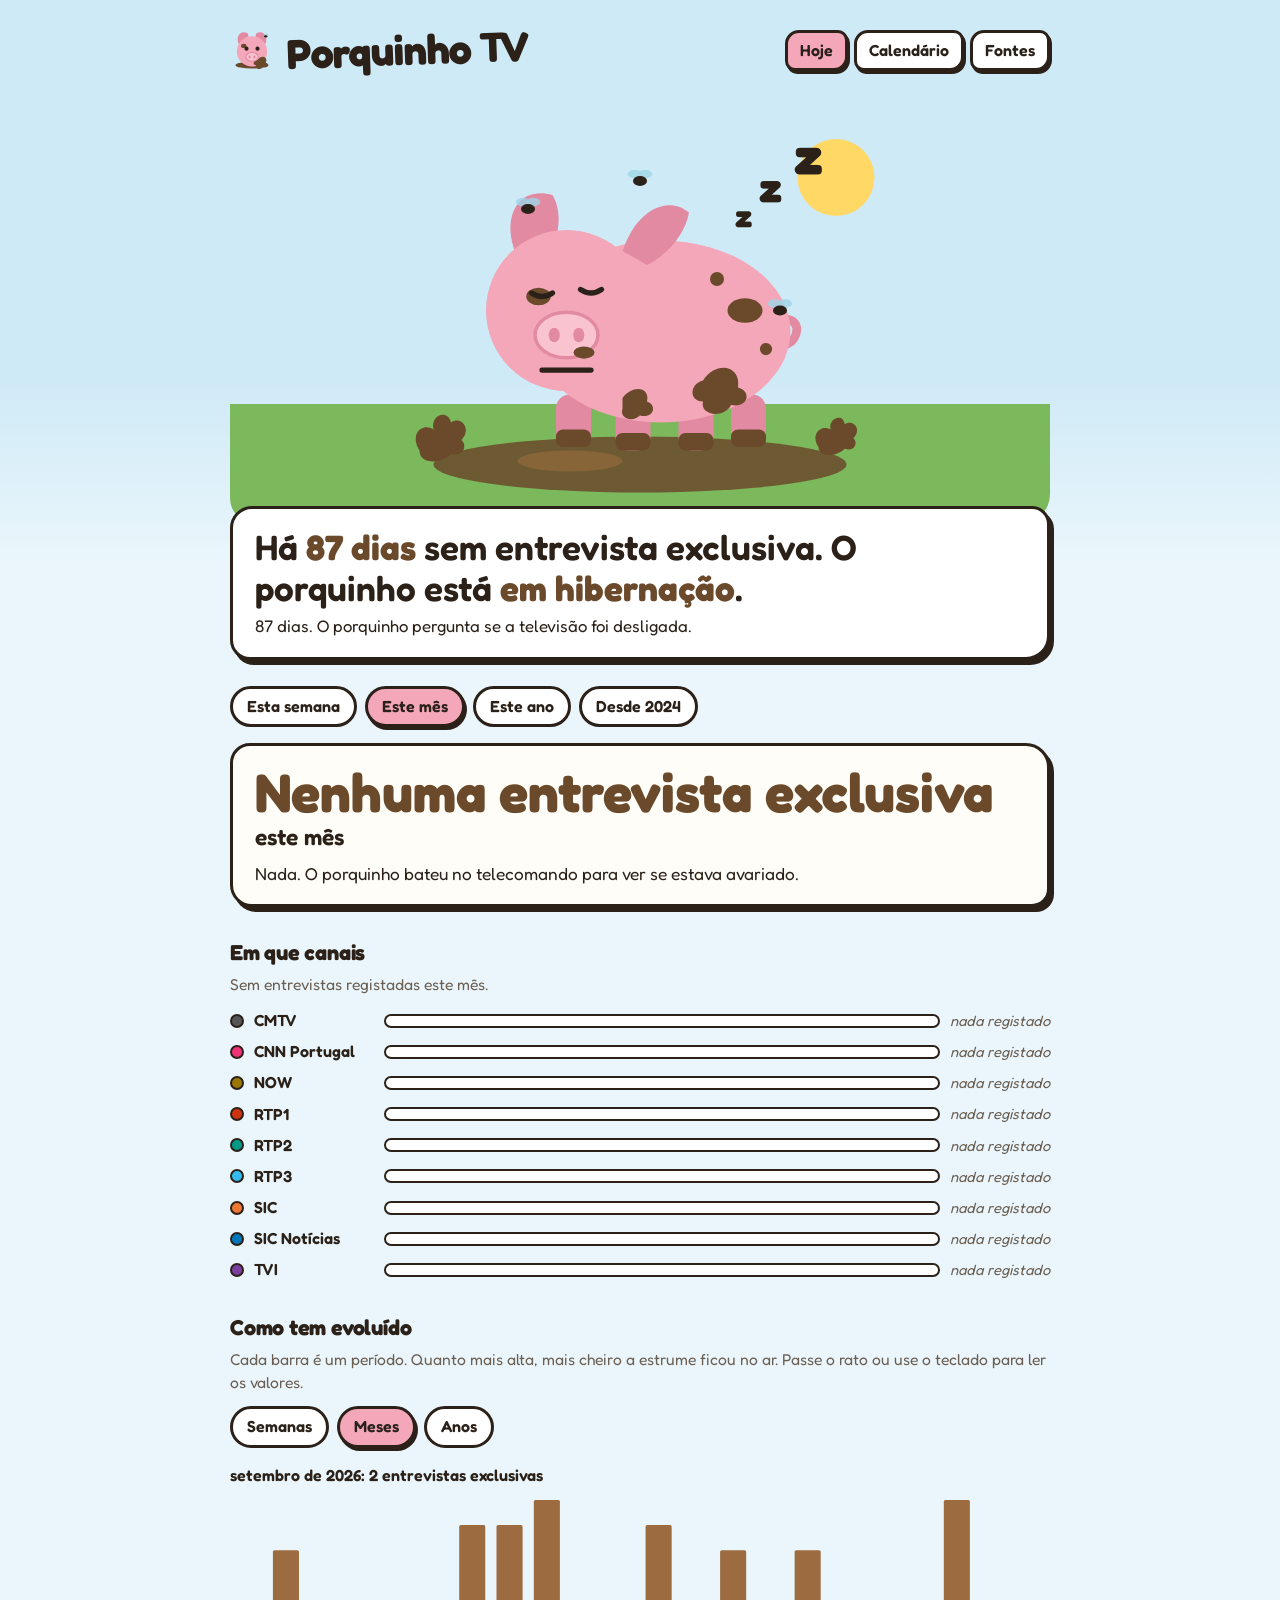
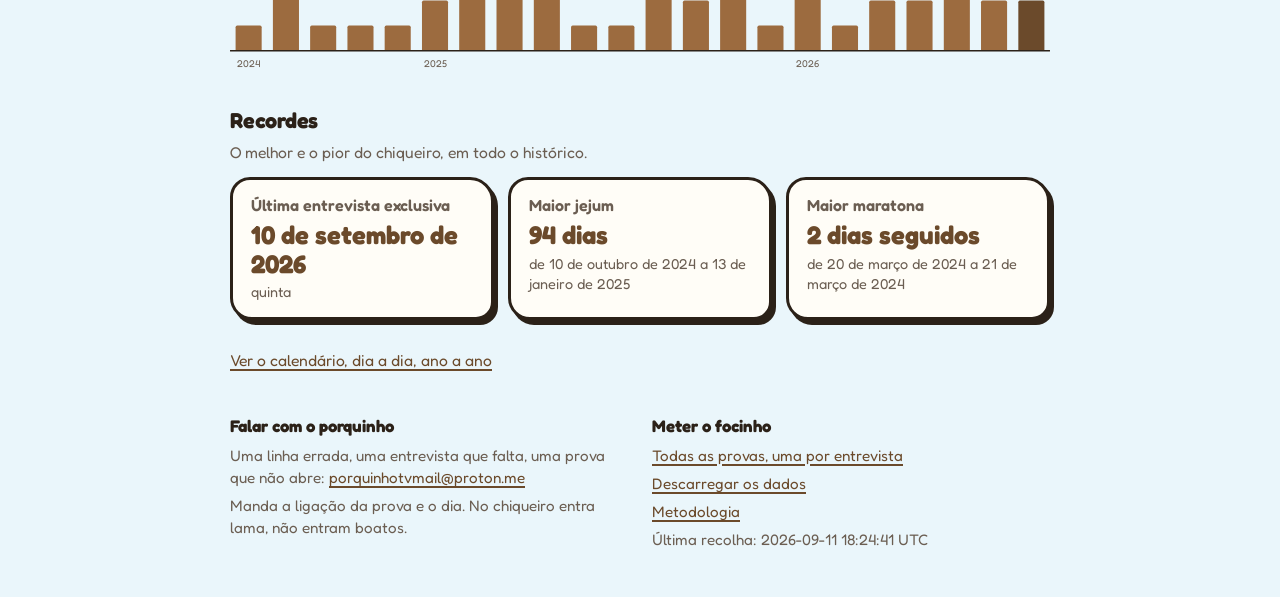
==== docs/index.html @ a9567d88 "duas leituras do autor, e o rodape mais curto RODAPE. Sai a seccao "O que o porquinho conta" das tre" ====
<!doctype html>
<html lang="pt-PT">
<head>
<meta charset="utf-8">
<meta name="viewport" content="width=device-width, initial-scale=1">
<title>Porquinho TV</title>
<meta name="description" content="Quantas entrevistas exclusivas deu André Ventura na televisão portuguesa. Contagem pública, verificável, com prova em cada linha.">
<meta name="robots" content="index, follow">
<link rel="icon" href="favicon.svg" type="image/svg+xml">
<link rel="stylesheet" href="estilo.css">
</head>
<body>

<header class="topo">
  <a class="marca" href="index.html" aria-label="Porquinho TV, início">
    <img src="favicon.svg" alt="" width="44" height="44">
    <h1>Porquinho TV</h1>
  </a>
  <nav class="menu" aria-label="Páginas">
    <a href="index.html" aria-current="page">Hoje</a>
    <a href="calendario.html">Calendário</a>
    <a href="fontes.html">Fontes</a>
  </nav>
</header>

<section class="palco" aria-label="Estado do porquinho">
  <div class="chiqueiro">
    <svg class="porco" id="porco" data-mood="sem-dados" viewBox="0 0 320 240" xmlns="http://www.w3.org/2000/svg" role="img" tabindex="0" aria-labelledby="porco-titulo">
      <title id="porco-titulo">Porquinho, mascote do site. O humor muda com os dias sem entrevista.</title>
      <circle cx="272" cy="42" r="22" fill="#FFD866"/>
      <g class="nuvem">
        <ellipse cx="160" cy="40" rx="42" ry="16" fill="#B8C3CC"/>
        <circle cx="140" cy="34" r="16" fill="#B8C3CC"/>
        <circle cx="168" cy="28" r="20" fill="#B8C3CC"/>
        <g fill="#7FA9C7">
          <rect class="gota" x="140" y="56" width="4" height="9" rx="2"/>
          <rect class="gota" x="160" y="56" width="4" height="9" rx="2"/>
          <rect class="gota" x="180" y="56" width="4" height="9" rx="2"/>
        </g>
      </g>
      <g class="zzz" fill="#2B2118" font-weight="700">
        <text x="214" y="70" font-size="18">z</text>
        <text x="228" y="56" font-size="24">z</text>
        <text x="248" y="40" font-size="30">z</text>
      </g>
      <ellipse cx="160" cy="206" rx="118" ry="16" fill="#6B4A2B" opacity="0.85"/>
      <ellipse cx="120" cy="204" rx="30" ry="6" fill="#9C6B3F" opacity="0.6"/>
      <g fill="#6B4A2B">
        <path d="M34 198 c-6 -10 2 -16 8 -12 c-2 -8 8 -12 10 -4 c6 -4 12 4 6 10 c4 4 0 10 -6 8 c-6 6 -18 6 -18 -2 z"/>
        <path d="M262 196 c-5 -8 2 -13 7 -10 c-2 -6 7 -10 8 -3 c5 -3 10 3 5 8 c3 3 0 8 -5 6 c-5 5 -15 5 -15 -1 z"/>
      </g>
      <g class="corpo-todo">
        <path class="rabo" d="M232 128 c10 -10 22 -4 16 6 c-4 6 -12 4 -10 -2" fill="none" stroke="#E38AA3" stroke-width="5" stroke-linecap="round"/>
        <g fill="#E38AA3">
          <rect x="112" y="166" width="20" height="30" rx="8"/>
          <rect x="146" y="170" width="20" height="28" rx="8"/>
          <rect x="182" y="170" width="20" height="28" rx="8"/>
          <rect x="212" y="166" width="20" height="30" rx="8"/>
        </g>
        <g fill="#6B4A2B">
          <rect x="112" y="186" width="20" height="10" rx="4"/>
          <rect x="146" y="188" width="20" height="10" rx="4"/>
          <rect x="182" y="188" width="20" height="10" rx="4"/>
          <rect x="212" y="186" width="20" height="10" rx="4"/>
        </g>
        <ellipse cx="172" cy="130" rx="74" ry="52" fill="#F4A7B9"/>
        <g fill="#6B4A2B">
          <path d="M196 158 c8 -12 22 -8 20 4 c8 2 6 12 -4 10 c-4 8 -18 6 -16 -2 c-8 0 -8 -10 0 -12 z"/>
          <ellipse cx="220" cy="118" rx="10" ry="7"/>
          <circle cx="204" cy="100" r="4"/>
          <circle cx="232" cy="140" r="3.5"/>
          <path d="M150 168 c6 -8 16 -6 14 2 c6 2 4 10 -4 8 c-4 4 -12 2 -10 -4 z"/>
        </g>
        <path class="orelha-esq" d="M92 92 c-14 -26 -2 -46 18 -40 c6 10 4 26 -4 36 z" fill="#E38AA3"/>
        <path class="orelha-dir" d="M150 84 c8 -24 26 -32 38 -22 c-2 12 -12 24 -24 30 z" fill="#E38AA3"/>
        <circle cx="118" cy="118" r="46" fill="#F4A7B9"/>
        <ellipse cx="102" cy="110" rx="7" ry="5" fill="#6B4A2B"/>
        <g class="olho-aberto">
          <circle cx="104" cy="106" r="5.5" fill="#2B2118"/>
          <circle cx="132" cy="104" r="5.5" fill="#2B2118"/>
          <circle cx="106" cy="104" r="1.8" fill="#FFFFFF"/>
          <circle cx="134" cy="102" r="1.8" fill="#FFFFFF"/>
        </g>
        <g class="olho-fechado" stroke="#2B2118" stroke-width="3" stroke-linecap="round" fill="none">
          <path d="M98 108 q6 4 12 0"/>
          <path d="M126 106 q6 4 12 0"/>
        </g>
        <path class="lagrima" d="M132 112 c0 6 -4 8 -4 12 c0 3 8 3 8 0 c0 -4 -4 -6 -4 -12 z" fill="#7FA9C7"/>
        <ellipse cx="118" cy="132" rx="18" ry="13" fill="#F9C4D0" stroke="#E38AA3" stroke-width="2"/>
        <ellipse cx="111" cy="132" rx="3.2" ry="4.2" fill="#E38AA3"/>
        <ellipse cx="125" cy="132" rx="3.2" ry="4.2" fill="#E38AA3"/>
        <ellipse cx="128" cy="142" rx="6" ry="3.5" fill="#6B4A2B"/>
        <path class="boca-grande" d="M96 148 q22 20 44 0" fill="#2B2118"/>
        <path class="boca-sorriso" d="M100 150 q18 10 36 0" fill="none" stroke="#2B2118" stroke-width="3" stroke-linecap="round"/>
        <path class="boca-neutra" d="M104 152 h28" fill="none" stroke="#2B2118" stroke-width="3" stroke-linecap="round"/>
        <path class="boca-triste" d="M102 156 q16 -10 32 0" fill="none" stroke="#2B2118" stroke-width="3" stroke-linecap="round"/>
      </g>
      <g id="moscas">
        <g class="fly-orbit"><g class="fly" transform="translate(160 44)">
          <ellipse class="asa" cx="-3" cy="-4" rx="4" ry="2.5" fill="#9FD6E8" opacity="0.8"/>
          <ellipse class="asa" cx="3" cy="-4" rx="4" ry="2.5" fill="#9FD6E8" opacity="0.8"/>
          <ellipse cx="0" cy="0" rx="4" ry="2.8" fill="#2B2118"/>
        </g></g>
        <g class="fly-orbit"><g class="fly" transform="translate(240 118)">
          <ellipse class="asa" cx="-3" cy="-4" rx="4" ry="2.5" fill="#9FD6E8" opacity="0.8"/>
          <ellipse class="asa" cx="3" cy="-4" rx="4" ry="2.5" fill="#9FD6E8" opacity="0.8"/>
          <ellipse cx="0" cy="0" rx="4" ry="2.8" fill="#2B2118"/>
        </g></g>
        <g class="fly-orbit"><g class="fly" transform="translate(96 60)">
          <ellipse class="asa" cx="-3" cy="-4" rx="4" ry="2.5" fill="#9FD6E8" opacity="0.8"/>
          <ellipse class="asa" cx="3" cy="-4" rx="4" ry="2.5" fill="#9FD6E8" opacity="0.8"/>
          <ellipse cx="0" cy="0" rx="4" ry="2.8" fill="#2B2118"/>
        </g></g>
      </g>
    </svg>
  </div>
  <div class="estado" aria-live="polite">
    <p class="dias" id="dias">A carregar.</p>
    <p class="frase" id="frase"></p>
  </div>
</section>

<main id="painel" aria-live="polite">
  <p class="legenda-secao">A carregar os dados.</p>
</main>

<footer class="rodape">
  <div>
    <h2>Falar com o porquinho</h2>
    <p>Uma linha errada, uma entrevista que falta, uma prova que não abre: <a href="mailto:porquinhotvmail@proton.me?subject=Porquinho%20TV">porquinhotvmail@proton.me</a></p>
    <p>Manda a ligação da prova e o dia. No chiqueiro entra lama, não entram boatos.</p>
  </div>
  <div>
    <h2>Meter o focinho</h2>
    <p><a href="fontes.html">Todas as provas, uma por entrevista</a></p>
    <p><a href="dados/entrevistas.json" download>Descarregar os dados</a></p>
    <p><a href="metodologia.html">Metodologia</a></p>
    <p id="gerado"></p>
  </div>
</footer>

<script src="logica.js"></script>
<script src="comum.js"></script>
<script src="app.js"></script>
</body>
</html>
---- docs/estilo.css ----
/* Porquinho TV. Um livro infantil a fazer de painel de estatistica.
   Zero pedidos a terceiros: a fonte e servida daqui (docs/tipos, licenca
   OFL ao lado), o resto e do sistema. */

@font-face {
  font-family: "Fredoka";
  src: url("tipos/fredoka-var.woff2") format("woff2");
  font-weight: 300 700;
  font-stretch: 75% 125%;
  font-display: swap;
}

:root {
  --rosa: #F4A7B9;
  --rosa-escuro: #E38AA3;
  --focinho: #F9C4D0;
  --lama: #6B4A2B;
  --lama-clara: #9C6B3F;
  --ceu: #CFEAF7;
  --ceu-claro: #EAF6FB;
  --erva: #7CB85C;
  --erva-escura: #5E9A45;
  --tinta: #2B2118;
  --tinta-suave: #6B5E52;
  --branco: #FFFFFF;
  --papel: #FFFDF7;
  --linha: #E3D9C6;

  /* Uma cor fixa por canal, pelo id da configuracao. Paleta escolhida
     para se distinguir sem depender de vermelho contra verde. */
  --canal-rtp1: #CC3311;
  --canal-rtp2: #009988;
  --canal-sic: #EE7733;
  --canal-tvi: #7B3FA0;
  --canal-sic-noticias: #0077BB;
  --canal-rtp3: #33BBEE;
  --canal-cnn-portugal: #EE3377;
  --canal-now: #997700;
  --canal-cmtv: #555555;
  --canal-outro: #BBBBBB;

  --fonte: "Fredoka", ui-rounded, "Trebuchet MS", Verdana, system-ui, sans-serif;
  --fly-speed: 4s;
}

* { box-sizing: border-box; }

html { background: var(--ceu-claro); }

body {
  margin: 0;
  font-family: var(--fonte);
  font-weight: 400;
  color: var(--tinta);
  line-height: 1.45;
  background: linear-gradient(var(--ceu) 0, var(--ceu) 380px, var(--ceu-claro) 560px);
  min-height: 100vh;
}

a { color: var(--lama); text-decoration-thickness: 2px; text-underline-offset: 3px; }
a:hover { color: var(--tinta); }

.topo, .palco, main, .rodape { max-width: 860px; margin: 0 auto; padding: 0 20px; }

/* ---- topo ---------------------------------------------------------- */

.topo {
  display: flex;
  align-items: center;
  justify-content: space-between;
  gap: 16px;
  padding-top: 20px;
  padding-bottom: 10px;
  flex-wrap: wrap;
}

.marca { display: flex; align-items: center; gap: 12px; text-decoration: none; color: var(--tinta); }
.marca svg { width: 44px; height: 44px; }
.marca h1, .topo h1 {
  margin: 0;
  font-size: clamp(1.8rem, 5vw, 2.6rem);
  font-weight: 700;
  letter-spacing: -0.02em;
  transform: rotate(-2deg);
  display: inline-block;
}

.menu { display: flex; gap: 6px; flex-wrap: wrap; }
.menu a {
  background: var(--branco);
  border: 3px solid var(--tinta);
  border-radius: 14px 10px 14px 10px;
  padding: 6px 12px;
  text-decoration: none;
  color: var(--tinta);
  font-weight: 600;
  box-shadow: 2px 3px 0 var(--tinta);
}
.menu a[aria-current="page"] { background: var(--rosa); }


/* ---- palco do porquinho -------------------------------------------- */

.palco { padding-top: 6px; }

.chiqueiro {
  position: relative;
  background: linear-gradient(transparent 0, transparent 72%, var(--erva) 72%, var(--erva) 100%);
  border-radius: 28px 34px 30px 26px;
  padding: 8px 8px 0;
  overflow: hidden;
}
.chiqueiro::after {
  content: "";
  position: absolute; left: 0; right: 0; bottom: 0; height: 10px;
  background: var(--erva-escura);
}
svg.porco { display: block; width: 100%; max-width: 560px; margin: 0 auto; height: auto; cursor: pointer; user-select: none; }
svg.porco:focus-visible { outline: 4px solid var(--lama); outline-offset: 4px; border-radius: 20px; }

.estado {
  background: var(--branco);
  border: 3px solid var(--tinta);
  border-radius: 22px 18px 24px 20px;
  padding: 18px 22px;
  margin-top: -18px;
  position: relative;
  box-shadow: 4px 5px 0 var(--tinta);
}
.estado .dias { margin: 0 0 6px; font-size: clamp(1.5rem, 4.6vw, 2.2rem); line-height: 1.15; font-weight: 600; }
.estado .dias b { color: var(--lama); font-weight: 700; }
.estado .frase { margin: 0; font-size: 1.05rem; }

/* ---- conteudo ------------------------------------------------------ */

main { padding-top: 26px; padding-bottom: 20px; }

section { margin: 0 0 30px; }
section h2 { margin: 0 0 6px; font-size: 1.35rem; font-weight: 700; letter-spacing: -0.01em; }
.legenda-secao { margin: 0 0 12px; color: var(--tinta-suave); font-size: 0.98rem; }

.seletor { display: flex; gap: 8px; flex-wrap: wrap; margin: 0 0 16px; }
.seletor button {
  font: inherit; font-weight: 600;
  background: var(--branco);
  border: 3px solid var(--tinta);
  border-radius: 999px;
  padding: 6px 14px;
  cursor: pointer;
  color: var(--tinta);
}
.seletor button[aria-selected="true"] { background: var(--rosa); box-shadow: 2px 3px 0 var(--tinta); }
.seletor button:focus-visible { outline: 3px solid var(--lama); outline-offset: 2px; }

.cartao {
  background: var(--papel);
  border: 3px solid var(--tinta);
  border-radius: 20px 24px 18px 22px;
  padding: 18px 22px;
  box-shadow: 4px 5px 0 var(--tinta);
}

.numero-grande { margin: 0; font-size: clamp(2rem, 7vw, 3.4rem); font-weight: 700; line-height: 1.05; color: var(--lama); }
.numero-grande small { display: block; font-size: 0.42em; color: var(--tinta); font-weight: 600; margin-top: 4px; }
.comparacao { margin: 12px 0 0; font-size: 1.08rem; }

/* barra empilhada das quotas */
.empilhada { display: flex; height: 26px; border: 3px solid var(--tinta); border-radius: 999px; overflow: hidden; background: var(--branco); margin: 6px 0 12px; }
.empilhada span { display: block; height: 100%; min-width: 2px; }

.canais { list-style: none; margin: 0; padding: 0; display: grid; gap: 8px; }
.canais li { display: grid; grid-template-columns: 14px 120px 1fr auto; gap: 10px; align-items: center; }
.canais .ponto { width: 14px; height: 14px; border-radius: 50%; border: 2px solid var(--tinta); }
.canais .nome { font-weight: 600; }
.canais .pista { height: 14px; background: var(--branco); border: 2px solid var(--tinta); border-radius: 999px; overflow: hidden; }
.canais .pista span { display: block; height: 100%; }
.canais .valor { font-size: 0.92rem; color: var(--tinta-suave); white-space: nowrap; }
.canais .zero .valor { font-style: italic; }
@media (max-width: 560px) {
  .canais li { grid-template-columns: 14px 1fr auto; }
  .canais .pista { grid-column: 1 / -1; }
}

/* grafico de evolucao */
.grafico { width: 100%; height: auto; display: block; }
.grafico .barra { fill: var(--lama-clara); transition: fill 0.15s; }
.grafico g.coluna:hover .barra, .grafico g.coluna:focus .barra, .grafico g.coluna.ativa .barra { fill: var(--lama); }
.grafico g.coluna { cursor: pointer; outline: none; }
.grafico .eixo { fill: var(--tinta-suave); font-size: 12px; font-family: var(--fonte); }
.grafico .base { stroke: var(--tinta); stroke-width: 2; }
.leitura { margin: 0 0 8px; min-height: 1.4em; font-weight: 600; }

.recordes { display: grid; grid-template-columns: repeat(auto-fit, minmax(220px, 1fr)); gap: 14px; }
.recordes .cartao { padding: 14px 18px; }
.recordes h3 { margin: 0 0 4px; font-size: 1rem; color: var(--tinta-suave); font-weight: 600; }
.recordes p { margin: 0; font-size: 1.6rem; font-weight: 700; color: var(--lama); line-height: 1.1; }
.recordes small { display: block; font-size: 0.9rem; color: var(--tinta-suave); font-weight: 400; margin-top: 4px; }

.vazio { text-align: center; padding: 30px 20px; }
.vazio h2 { margin: 0 0 8px; }

/* ---- rodape -------------------------------------------------------- */

.rodape { padding-top: 10px; padding-bottom: 40px; display: grid; grid-template-columns: repeat(auto-fit, minmax(240px, 1fr)); gap: 24px; color: var(--tinta-suave); font-size: 0.95rem; }
.rodape h2 { font-size: 1.05rem; margin: 0 0 6px; color: var(--tinta); }
.rodape p { margin: 0 0 6px; }

/* ---- calendario ---------------------------------------------------- */

.cal-holder { overflow-x: auto; padding-bottom: 6px; }
.cal { display: block; }
.cal-eixo { fill: var(--tinta-suave); font-size: 10px; font-family: var(--fonte); }
.cal-vazio { fill: var(--branco); stroke: var(--linha); stroke-width: 1; }
.cal-dia { cursor: pointer; outline: none; }
.cal-dia.ativa rect, .cal-dia:focus rect, .cal-dia:hover rect { stroke: var(--tinta); stroke-width: 2; }
.cal-nao-declarada { stroke-width: 2.5; }

/* ---- pagina de texto e fontes -------------------------------------- */

.pagina-texto body, .pagina-texto { background: var(--ceu-claro); }
.texto { max-width: 720px; }
.texto h2 { margin-top: 2rem; font-size: 1.3rem; }
.texto h2:first-child { margin-top: 0.6rem; }
.texto h3 { margin-top: 1.4rem; font-size: 1.05rem; }
.texto p, .texto li { color: var(--tinta); }
.texto code { background: var(--branco); padding: 0.1em 0.35em; border-radius: 6px; font-size: 0.92em; }
.texto pre { background: var(--branco); border: 2px solid var(--linha); border-radius: 12px; padding: 12px 14px; overflow-x: auto; font-size: 0.9rem; }
.texto table, .tabela { width: 100%; border-collapse: collapse; margin: 12px 0; background: var(--papel); border: 3px solid var(--tinta); border-radius: 14px; }
.texto th, .texto td, .tabela th, .tabela td { text-align: left; padding: 8px 10px; border-bottom: 2px solid var(--linha); vertical-align: top; font-size: 0.95rem; }
.texto th, .tabela th { font-weight: 700; }
.tabela .parcial { color: var(--tinta-suave); font-size: 0.85rem; }
.tabela .canal { font-weight: 600; white-space: nowrap; }
.tabela .canal::before { content: ""; display: inline-block; width: 10px; height: 10px; border-radius: 50%; margin-right: 6px; background: var(--cor, var(--canal-outro)); border: 1.5px solid var(--tinta); vertical-align: middle; }

/* ---- porquinho: partes e humores ---------------------------------- */

.porco .corpo-todo { transform-box: fill-box; transform-origin: 50% 100%; }
.porco .orelha-esq, .porco .orelha-dir { transform-box: fill-box; transition: transform 0.6s ease; }
.porco .orelha-esq { transform-origin: 100% 100%; }
.porco .orelha-dir { transform-origin: 0% 100%; }
.porco .rabo { transform-box: fill-box; transform-origin: 0% 50%; }
.porco .fly-orbit { transform-origin: 160px 118px; animation: orbit var(--fly-speed) linear infinite; }
.porco .fly-orbit:nth-child(2) { animation-duration: calc(var(--fly-speed) * 1.35); animation-direction: reverse; }
.porco .fly-orbit:nth-child(3) { animation-duration: calc(var(--fly-speed) * 0.8); }
.porco .fly { transform-box: fill-box; transform-origin: center; animation: zumbido 0.18s ease-in-out infinite alternate; }
.porco .asa { transform-box: fill-box; transform-origin: 50% 100%; animation: asas 0.08s linear infinite alternate; }

.porco .lagrima, .porco .nuvem, .porco .zzz, .porco .olho-fechado,
.porco .boca-sorriso, .porco .boca-grande, .porco .boca-neutra, .porco .boca-triste { display: none; }

.porco[data-mood="euforico"] .corpo-todo { animation: salto 0.55s ease-in-out infinite; }
.porco[data-mood="euforico"] .rabo { animation: abanar 0.25s ease-in-out infinite alternate; }
.porco[data-mood="euforico"] .boca-grande { display: block; }
.porco[data-mood="euforico"] { --fly-speed: 1.6s; }

.porco[data-mood="contente"] .corpo-todo { animation: balanco 2.4s ease-in-out infinite; }
.porco[data-mood="contente"] .rabo { animation: abanar 0.9s ease-in-out infinite alternate; }
.porco[data-mood="contente"] .boca-sorriso { display: block; }
.porco[data-mood="contente"] { --fly-speed: 3.2s; }

.porco[data-mood="triste"] .corpo-todo { animation: balanco 4.5s ease-in-out infinite; }
.porco[data-mood="triste"] .orelha-esq { transform: rotate(-38deg); }
.porco[data-mood="triste"] .orelha-dir { transform: rotate(38deg); }
.porco[data-mood="triste"] .boca-triste { display: block; }
.porco[data-mood="triste"] .lagrima { display: block; animation: cair 2.2s ease-in infinite; }
.porco[data-mood="triste"] { --fly-speed: 6s; }

.porco[data-mood="deprimido"] .corpo-todo { transform: translateY(6px) rotate(-3deg); }
.porco[data-mood="deprimido"] .orelha-esq { transform: rotate(-52deg); }
.porco[data-mood="deprimido"] .orelha-dir { transform: rotate(52deg); }
.porco[data-mood="deprimido"] .boca-triste { display: block; }
.porco[data-mood="deprimido"] .nuvem { display: block; }
.porco[data-mood="deprimido"] .gota { animation: chuva 1.1s linear infinite; }
.porco[data-mood="deprimido"] .gota:nth-child(2) { animation-delay: 0.35s; }
.porco[data-mood="deprimido"] .gota:nth-child(3) { animation-delay: 0.7s; }
.porco[data-mood="deprimido"] { --fly-speed: 9s; }

.porco[data-mood="hibernacao"] .corpo-todo { animation: respirar 3.6s ease-in-out infinite; }
.porco[data-mood="hibernacao"] .olho-aberto { display: none; }
.porco[data-mood="hibernacao"] .olho-fechado { display: block; }
.porco[data-mood="hibernacao"] .boca-neutra { display: block; }
.porco[data-mood="hibernacao"] .zzz { display: block; animation: flutuar 3s ease-out infinite; }
.porco[data-mood="hibernacao"] .fly-orbit { animation-play-state: paused; }

.porco[data-mood="sem-dados"] .boca-neutra { display: block; }
.porco[data-mood="sem-dados"] .fly-orbit { animation-play-state: paused; }

.porco.espantado .fly-orbit { animation: fugir 1.1s ease-out forwards; }

@keyframes orbit { to { transform: rotate(360deg); } }
@keyframes zumbido { from { transform: translateY(-1.5px); } to { transform: translateY(1.5px); } }
@keyframes asas { from { transform: scaleY(1); } to { transform: scaleY(0.35); } }
@keyframes salto {
  0%, 100% { transform: translateY(0) scale(1, 1); }
  30% { transform: translateY(-16px) scale(0.98, 1.04) rotate(-3deg); }
  60% { transform: translateY(-4px) scale(1.02, 0.98) rotate(2deg); }
}
@keyframes balanco { 0%, 100% { transform: rotate(-1.5deg); } 50% { transform: rotate(1.5deg); } }
@keyframes abanar { from { transform: rotate(-25deg); } to { transform: rotate(25deg); } }
@keyframes cair { 0% { transform: translateY(0); opacity: 0; } 15% { opacity: 1; } 100% { transform: translateY(26px); opacity: 0; } }
@keyframes chuva { 0% { transform: translateY(0); opacity: 0; } 20% { opacity: 1; } 100% { transform: translateY(22px); opacity: 0; } }
@keyframes respirar { 0%, 100% { transform: scale(1, 1); } 50% { transform: scale(1.02, 1.03); } }
@keyframes flutuar { 0% { transform: translate(0, 0); opacity: 0; } 30% { opacity: 1; } 100% { transform: translate(14px, -22px); opacity: 0; } }
@keyframes fugir { to { transform: translateY(-130px) rotate(200deg); opacity: 0; } }

@media (prefers-reduced-motion: reduce) {
  .porco *, .porco .fly-orbit, .porco .fly, .porco .asa { animation: none !important; }
  .porco .lagrima, .porco .zzz { opacity: 1; }
}
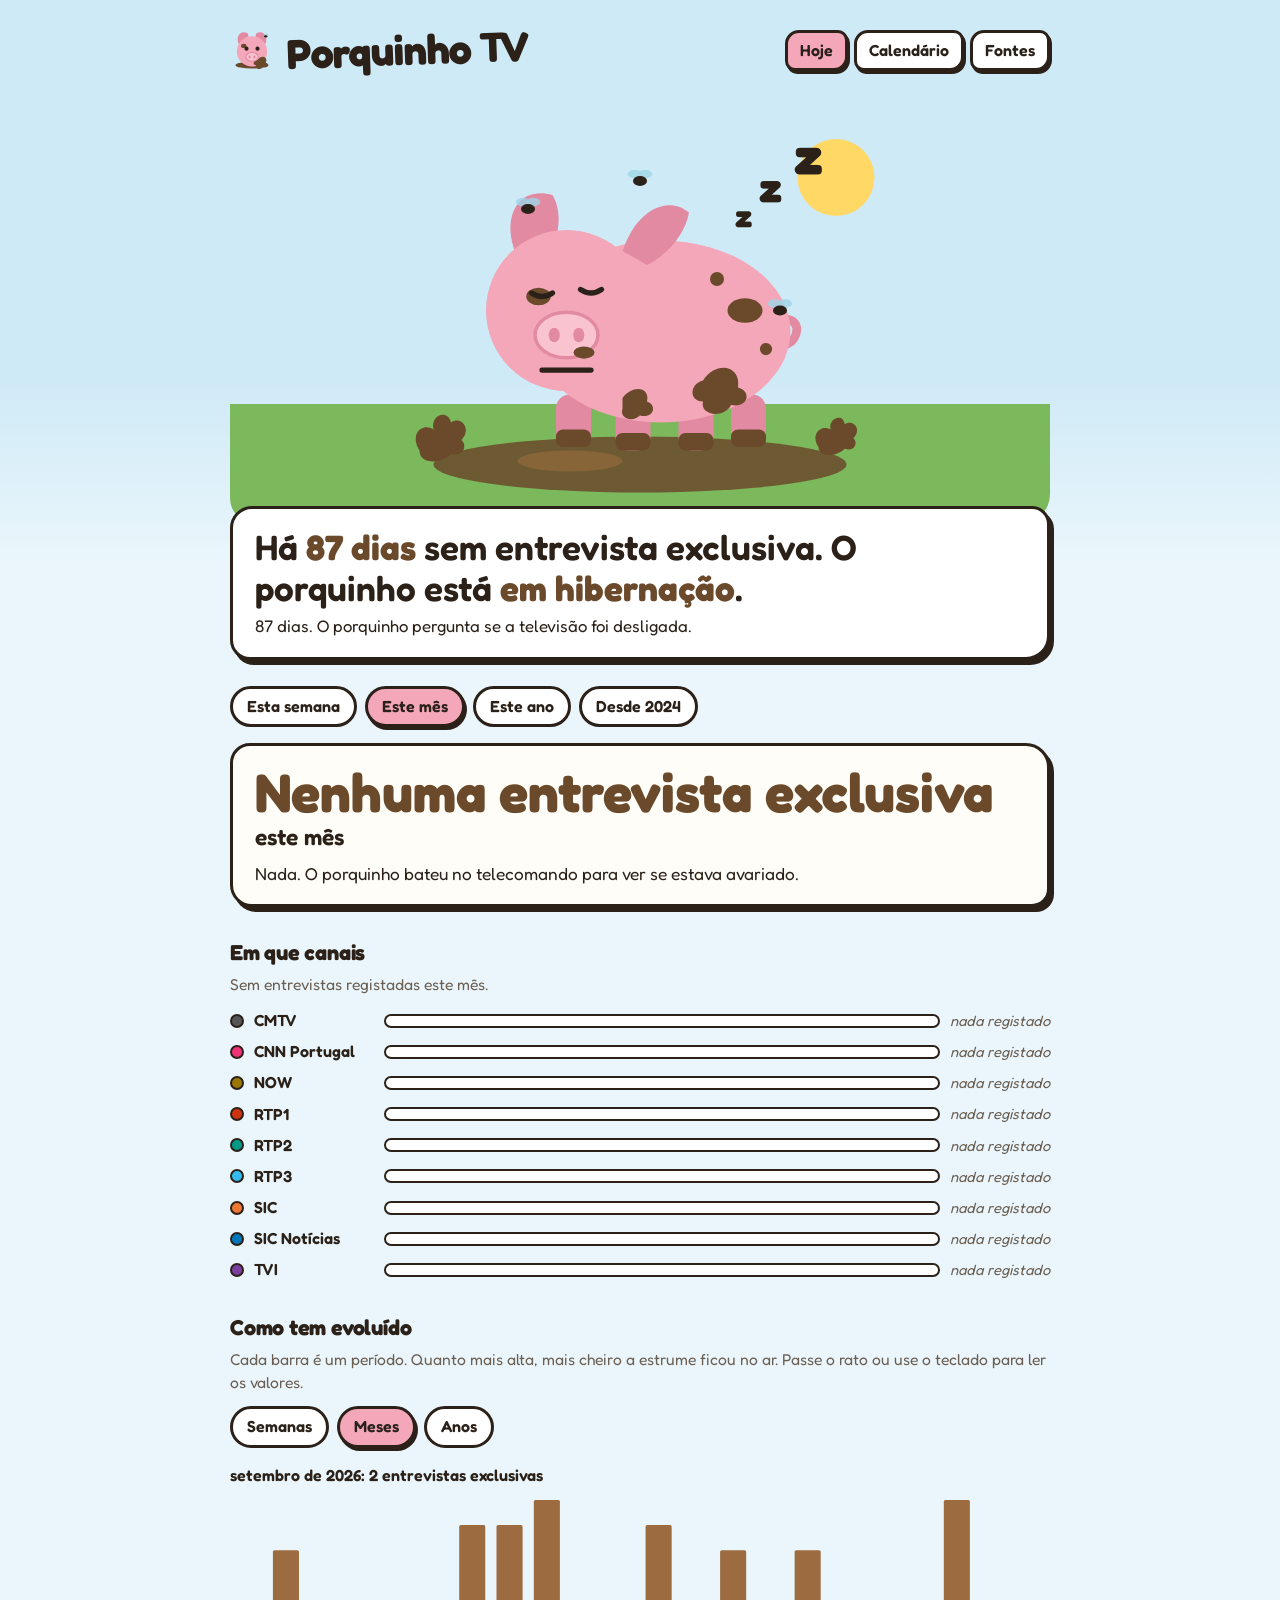
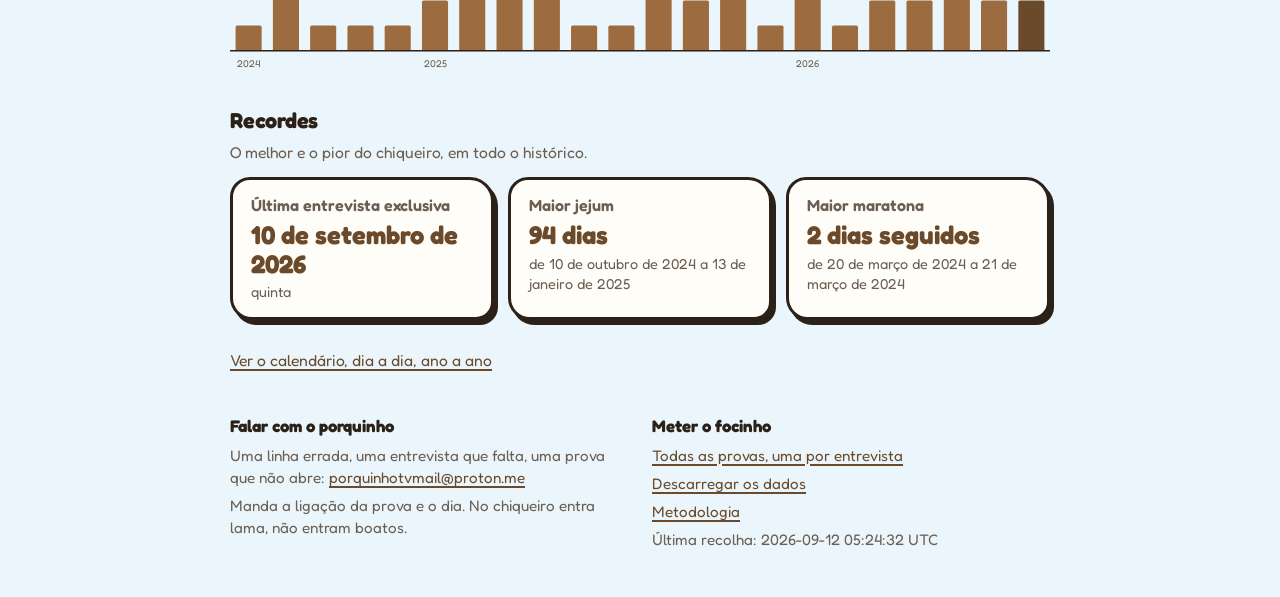
==== commit e19242a1: "seo: metadados, dados estruturados e conteudo servido sem JavaScript As quatro paginas entregavam um" ====
--- a/docs/index.html
+++ b/docs/index.html
@@ -3,11 +3,28 @@
 <head>
 <meta charset="utf-8">
 <meta name="viewport" content="width=device-width, initial-scale=1">
-<title>Porquinho TV</title>
-<meta name="description" content="Quantas entrevistas exclusivas deu André Ventura na televisão portuguesa. Contagem pública, verificável, com prova em cada linha.">
+<!-- seo:head -->
+<title>Entrevistas de André Ventura na televisão | Porquinho TV</title>
+<meta name="description" content="Quantas entrevistas exclusivas deu André Ventura, líder do Chega, na televisão portuguesa. Contagem por canal, por mês e por ano, com prova pública em cada linha.">
+<link rel="canonical" href="https://porquinhotv.github.io/porquinhotv/">
+<meta property="og:type" content="website">
+<meta property="og:site_name" content="Porquinho TV">
+<meta property="og:locale" content="pt_PT">
+<meta property="og:title" content="Entrevistas de André Ventura na televisão | Porquinho TV">
+<meta property="og:description" content="Quantas entrevistas exclusivas deu André Ventura, líder do Chega, na televisão portuguesa. Contagem por canal, por mês e por ano, com prova pública em cada linha.">
+<meta property="og:url" content="https://porquinhotv.github.io/porquinhotv/">
+<meta property="og:image" content="https://porquinhotv.github.io/porquinhotv/cartao.png">
+<meta name="twitter:card" content="summary_large_image">
+<meta name="twitter:title" content="Entrevistas de André Ventura na televisão | Porquinho TV">
+<meta name="twitter:description" content="Quantas entrevistas exclusivas deu André Ventura, líder do Chega, na televisão portuguesa. Contagem por canal, por mês e por ano, com prova pública em cada linha.">
+<meta name="twitter:image" content="https://porquinhotv.github.io/porquinhotv/cartao.png">
+<link rel="alternate" type="application/json" title="Dados em JSON" href="dados/entrevistas.json">
+<script type="application/ld+json">{"@context":"https://schema.org","@graph":[{"@type":"WebSite","description":"Quantas entrevistas exclusivas deu André Ventura, líder do Chega, na televisão portuguesa. Contagem por canal, por mês e por ano, com prova pública em cada linha.","inLanguage":"pt-PT","name":"Porquinho TV","url":"https://porquinhotv.github.io/porquinhotv/"},{"@type":"Dataset","about":{"@type":"Person","name":"André Ventura","sameAs":["https://www.wikidata.org/wiki/Q69935603","https://en.wikipedia.org/wiki/Andr%C3%A9_Ventura"]},"creativeWorkStatus":"Published","dateModified":"2026-09-12","description":"Contagem verificável das entrevistas exclusivas de André Ventura nos canais de televisão portugueses, desde o início de 2024. 59 entrevistas, cada uma com a ligação para a página do canal ou para a notícia que a prova.","distribution":{"@type":"DataDownload","contentUrl":"https://porquinhotv.github.io/porquinhotv/dados/entrevistas.json","encodingFormat":"application/json"},"inLanguage":"pt-PT","isAccessibleForFree":true,"keywords":["André Ventura","Ventura","Chega","entrevista","entrevistas","entrevista exclusiva","televisão","televisão portuguesa","TV","RTP","SIC","TVI","CNN Portugal","CMTV","NOW","política portuguesa","tempo de antena","media"],"name":"Entrevistas exclusivas de André Ventura na televisão portuguesa","temporalCoverage":"2024-01-01/2026-09-10","url":"https://porquinhotv.github.io/porquinhotv/","variableMeasured":"entrevistas exclusivas"}]}</script>
+<!-- /seo:head -->
 <meta name="robots" content="index, follow">
 <link rel="icon" href="favicon.svg" type="image/svg+xml">
 <link rel="stylesheet" href="estilo.css">
+<script defer src="https://cloud.umami.is/script.js" data-website-id="f45a246b-61d5-4d3f-a74b-c66ec8e9364e"></script>
 </head>
 <body>
 
@@ -121,7 +138,31 @@
 </section>
 
 <main id="painel" aria-live="polite">
-  <p class="legenda-secao">A carregar os dados.</p>
+<!-- seo:corpo -->
+<section class="cartao">
+<h2>59 entrevistas exclusivas de André Ventura na televisão portuguesa, desde o início de 2024.</h2>
+<p>Quantas entrevistas exclusivas deu André Ventura na televisão portuguesa? Esta é a contagem, canal a canal, com uma prova pública por entrevista.</p>
+<h3>Por canal</h3>
+<ul>
+<li>CNN Portugal: 17</li>
+<li>NOW: 9</li>
+<li>CMTV: 8</li>
+<li>SIC Notícias: 8</li>
+<li>RTP3: 7</li>
+<li>SIC: 4</li>
+<li>TVI: 4</li>
+<li>RTP1: 2</li>
+</ul>
+<h3>Por ano</h3>
+<ul>
+<li>2024: 8</li>
+<li>2025: 32</li>
+<li>2026: 19</li>
+</ul>
+<p>Última entrevista: 2026-09-10, NOW.</p>
+<p>Total: 59. <a href="fontes.html">Ver todas as entrevistas e as provas</a>. <a href="metodologia.html">Como isto é contado</a>.</p>
+</section>
+<!-- /seo:corpo -->
 </main>
 
 <footer class="rodape">
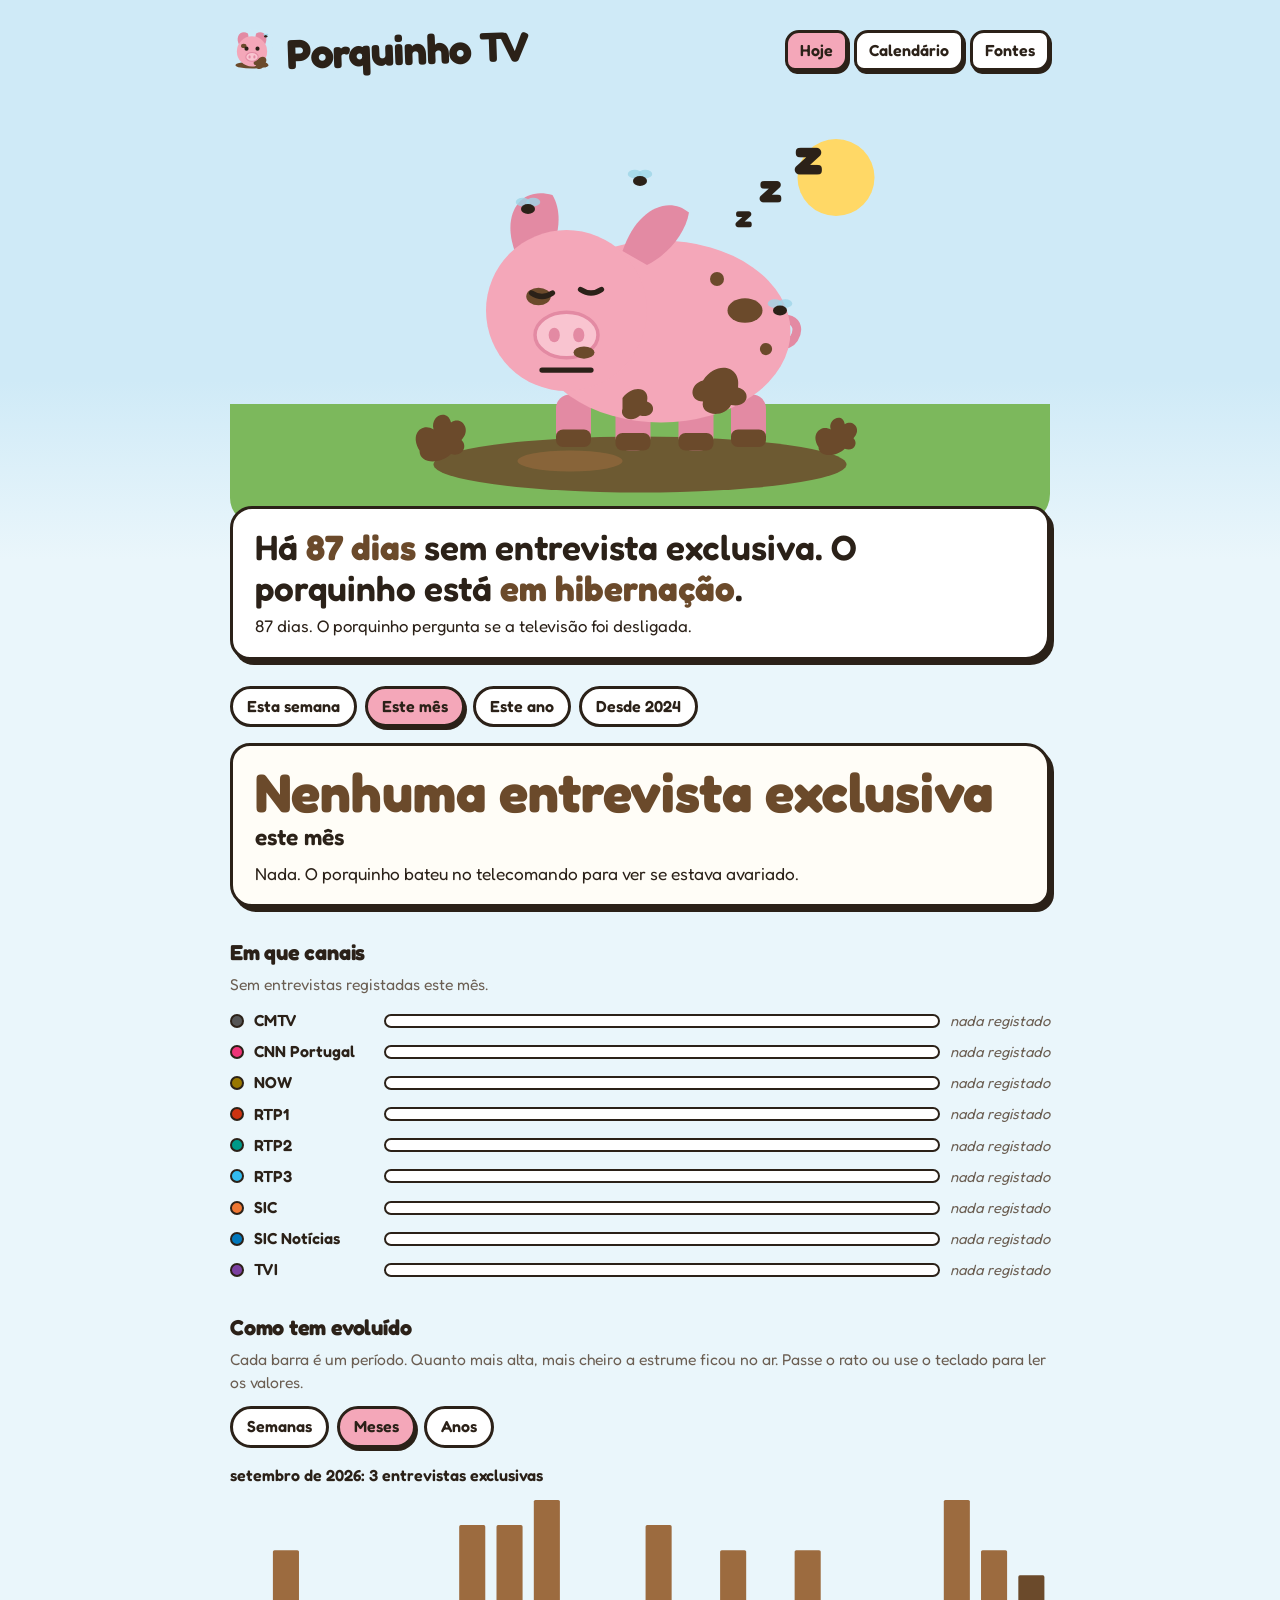
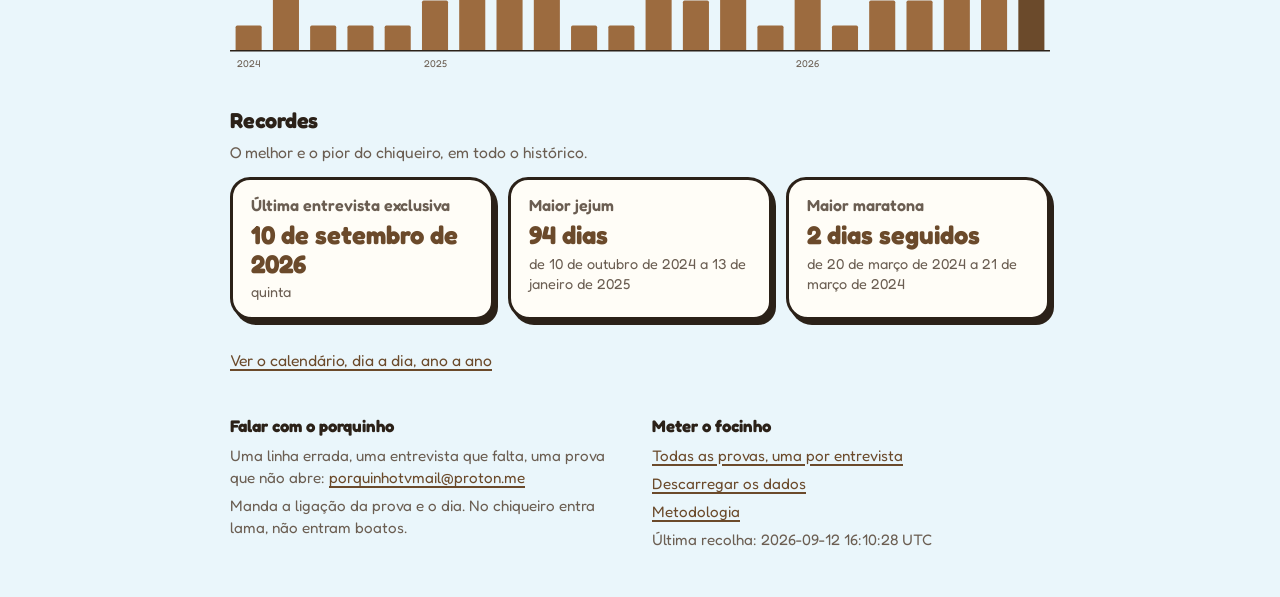
==== commit 44b06413: "dados: recolha de 2026-09-12" ====
--- a/docs/index.html
+++ b/docs/index.html
@@ -6,20 +6,20 @@
 <!-- seo:head -->
 <title>Entrevistas de André Ventura na televisão | Porquinho TV</title>
 <meta name="description" content="Quantas entrevistas exclusivas deu André Ventura, líder do Chega, na televisão portuguesa. Contagem por canal, por mês e por ano, com prova pública em cada linha.">
-<link rel="canonical" href="https://porquinhotv.github.io/porquinhotv/">
+<link rel="canonical" href="https://porquinhotv.github.io/">
 <meta property="og:type" content="website">
 <meta property="og:site_name" content="Porquinho TV">
 <meta property="og:locale" content="pt_PT">
 <meta property="og:title" content="Entrevistas de André Ventura na televisão | Porquinho TV">
 <meta property="og:description" content="Quantas entrevistas exclusivas deu André Ventura, líder do Chega, na televisão portuguesa. Contagem por canal, por mês e por ano, com prova pública em cada linha.">
-<meta property="og:url" content="https://porquinhotv.github.io/porquinhotv/">
-<meta property="og:image" content="https://porquinhotv.github.io/porquinhotv/cartao.png">
+<meta property="og:url" content="https://porquinhotv.github.io/">
+<meta property="og:image" content="https://porquinhotv.github.io/cartao.png">
 <meta name="twitter:card" content="summary_large_image">
 <meta name="twitter:title" content="Entrevistas de André Ventura na televisão | Porquinho TV">
 <meta name="twitter:description" content="Quantas entrevistas exclusivas deu André Ventura, líder do Chega, na televisão portuguesa. Contagem por canal, por mês e por ano, com prova pública em cada linha.">
-<meta name="twitter:image" content="https://porquinhotv.github.io/porquinhotv/cartao.png">
+<meta name="twitter:image" content="https://porquinhotv.github.io/cartao.png">
 <link rel="alternate" type="application/json" title="Dados em JSON" href="dados/entrevistas.json">
-<script type="application/ld+json">{"@context":"https://schema.org","@graph":[{"@type":"WebSite","description":"Quantas entrevistas exclusivas deu André Ventura, líder do Chega, na televisão portuguesa. Contagem por canal, por mês e por ano, com prova pública em cada linha.","inLanguage":"pt-PT","name":"Porquinho TV","url":"https://porquinhotv.github.io/porquinhotv/"},{"@type":"Dataset","about":{"@type":"Person","name":"André Ventura","sameAs":["https://www.wikidata.org/wiki/Q69935603","https://en.wikipedia.org/wiki/Andr%C3%A9_Ventura"]},"creativeWorkStatus":"Published","dateModified":"2026-09-12","description":"Contagem verificável das entrevistas exclusivas de André Ventura nos canais de televisão portugueses, desde o início de 2024. 59 entrevistas, cada uma com a ligação para a página do canal ou para a notícia que a prova.","distribution":{"@type":"DataDownload","contentUrl":"https://porquinhotv.github.io/porquinhotv/dados/entrevistas.json","encodingFormat":"application/json"},"inLanguage":"pt-PT","isAccessibleForFree":true,"keywords":["André Ventura","Ventura","Chega","entrevista","entrevistas","entrevista exclusiva","televisão","televisão portuguesa","TV","RTP","SIC","TVI","CNN Portugal","CMTV","NOW","política portuguesa","tempo de antena","media"],"name":"Entrevistas exclusivas de André Ventura na televisão portuguesa","temporalCoverage":"2024-01-01/2026-09-10","url":"https://porquinhotv.github.io/porquinhotv/","variableMeasured":"entrevistas exclusivas"}]}</script>
+<script type="application/ld+json">{"@context":"https://schema.org","@graph":[{"@type":"WebSite","description":"Quantas entrevistas exclusivas deu André Ventura, líder do Chega, na televisão portuguesa. Contagem por canal, por mês e por ano, com prova pública em cada linha.","inLanguage":"pt-PT","name":"Porquinho TV","url":"https://porquinhotv.github.io/"},{"@type":"Dataset","about":{"@type":"Person","name":"André Ventura","sameAs":["https://www.wikidata.org/wiki/Q69935603","https://en.wikipedia.org/wiki/Andr%C3%A9_Ventura"]},"creativeWorkStatus":"Published","dateModified":"2026-09-12","description":"Contagem verificável das entrevistas exclusivas de André Ventura nos canais de televisão portugueses, desde o início de 2024. 62 entrevistas, cada uma com a ligação para a página do canal ou para a notícia que a prova.","distribution":{"@type":"DataDownload","contentUrl":"https://porquinhotv.github.io/dados/entrevistas.json","encodingFormat":"application/json"},"inLanguage":"pt-PT","isAccessibleForFree":true,"keywords":["André Ventura","Ventura","Chega","entrevista","entrevistas","entrevista exclusiva","televisão","televisão portuguesa","TV","RTP","SIC","TVI","CNN Portugal","CMTV","NOW","política portuguesa","tempo de antena","media"],"name":"Entrevistas exclusivas de André Ventura na televisão portuguesa","temporalCoverage":"2024-01-01/2026-09-10","url":"https://porquinhotv.github.io/","variableMeasured":"entrevistas exclusivas"}]}</script>
 <!-- /seo:head -->
 <meta name="robots" content="index, follow">
 <link rel="icon" href="favicon.svg" type="image/svg+xml">
@@ -140,13 +140,13 @@
 <main id="painel" aria-live="polite">
 <!-- seo:corpo -->
 <section class="cartao">
-<h2>59 entrevistas exclusivas de André Ventura na televisão portuguesa, desde o início de 2024.</h2>
+<h2>62 entrevistas exclusivas de André Ventura na televisão portuguesa, desde o início de 2024.</h2>
 <p>Quantas entrevistas exclusivas deu André Ventura na televisão portuguesa? Esta é a contagem, canal a canal, com uma prova pública por entrevista.</p>
 <h3>Por canal</h3>
 <ul>
 <li>CNN Portugal: 17</li>
+<li>CMTV: 11</li>
 <li>NOW: 9</li>
-<li>CMTV: 8</li>
 <li>SIC Notícias: 8</li>
 <li>RTP3: 7</li>
 <li>SIC: 4</li>
@@ -157,10 +157,10 @@
 <ul>
 <li>2024: 8</li>
 <li>2025: 32</li>
-<li>2026: 19</li>
+<li>2026: 22</li>
 </ul>
 <p>Última entrevista: 2026-09-10, NOW.</p>
-<p>Total: 59. <a href="fontes.html">Ver todas as entrevistas e as provas</a>. <a href="metodologia.html">Como isto é contado</a>.</p>
+<p>Total: 62. <a href="fontes.html">Ver todas as entrevistas e as provas</a>. <a href="metodologia.html">Como isto é contado</a>.</p>
 </section>
 <!-- /seo:corpo -->
 </main>
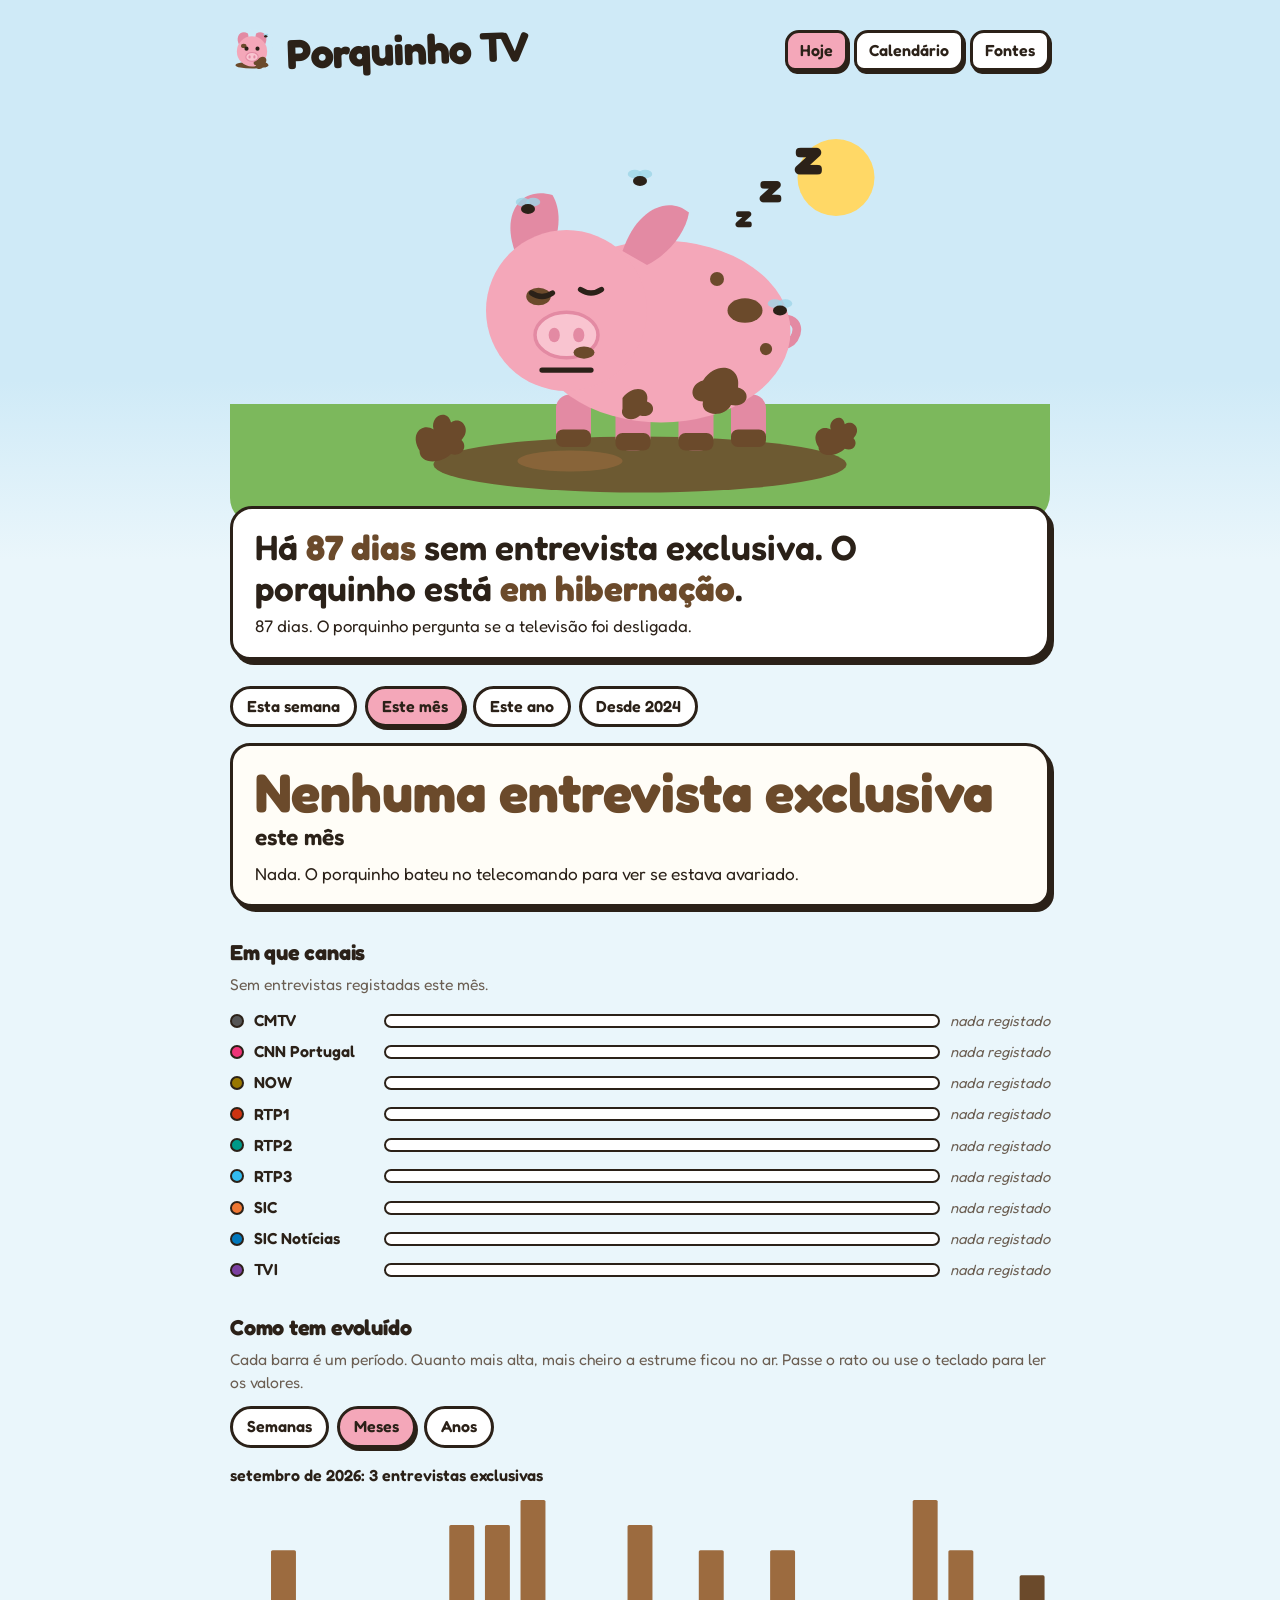
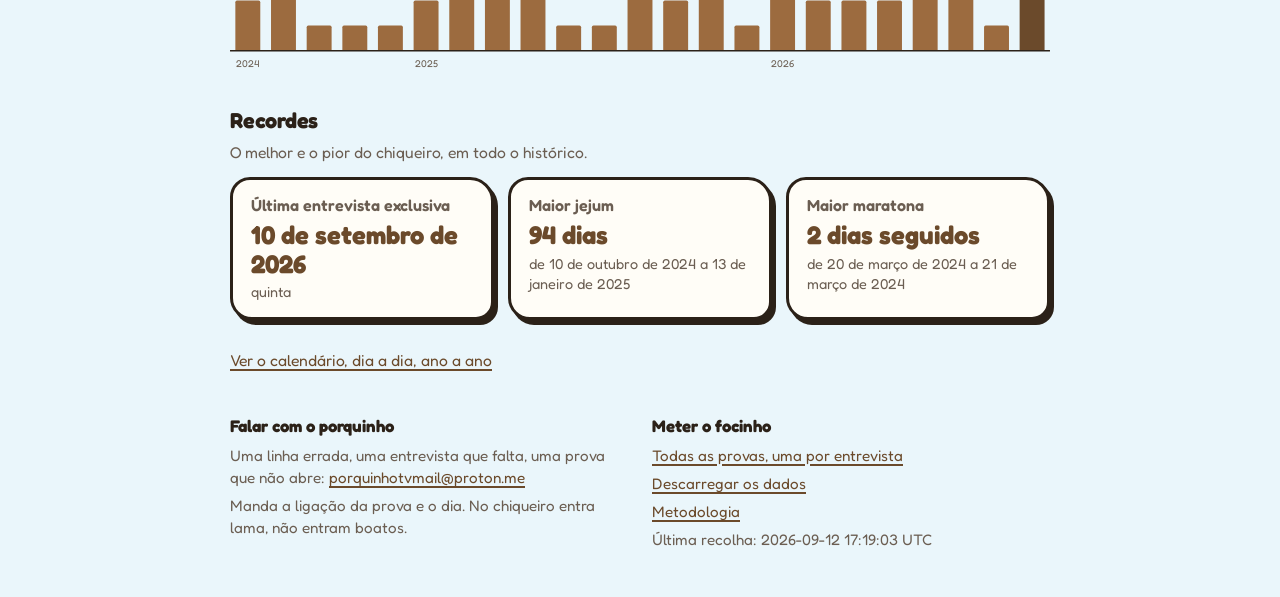
==== commit 1b9d4562: "dados: recolha de 2026-09-12" ====
--- a/docs/index.html
+++ b/docs/index.html
@@ -19,7 +19,7 @@
 <meta name="twitter:description" content="Quantas entrevistas exclusivas deu André Ventura, líder do Chega, na televisão portuguesa. Contagem por canal, por mês e por ano, com prova pública em cada linha.">
 <meta name="twitter:image" content="https://porquinhotv.github.io/cartao.png">
 <link rel="alternate" type="application/json" title="Dados em JSON" href="dados/entrevistas.json">
-<script type="application/ld+json">{"@context":"https://schema.org","@graph":[{"@type":"WebSite","description":"Quantas entrevistas exclusivas deu André Ventura, líder do Chega, na televisão portuguesa. Contagem por canal, por mês e por ano, com prova pública em cada linha.","inLanguage":"pt-PT","name":"Porquinho TV","url":"https://porquinhotv.github.io/"},{"@type":"Dataset","about":{"@type":"Person","name":"André Ventura","sameAs":["https://www.wikidata.org/wiki/Q69935603","https://en.wikipedia.org/wiki/Andr%C3%A9_Ventura"]},"creativeWorkStatus":"Published","dateModified":"2026-09-12","description":"Contagem verificável das entrevistas exclusivas de André Ventura nos canais de televisão portugueses, desde o início de 2024. 62 entrevistas, cada uma com a ligação para a página do canal ou para a notícia que a prova.","distribution":{"@type":"DataDownload","contentUrl":"https://porquinhotv.github.io/dados/entrevistas.json","encodingFormat":"application/json"},"inLanguage":"pt-PT","isAccessibleForFree":true,"keywords":["André Ventura","Ventura","Chega","entrevista","entrevistas","entrevista exclusiva","televisão","televisão portuguesa","TV","RTP","SIC","TVI","CNN Portugal","CMTV","NOW","política portuguesa","tempo de antena","media"],"name":"Entrevistas exclusivas de André Ventura na televisão portuguesa","temporalCoverage":"2024-01-01/2026-09-10","url":"https://porquinhotv.github.io/","variableMeasured":"entrevistas exclusivas"}]}</script>
+<script type="application/ld+json">{"@context":"https://schema.org","@graph":[{"@type":"WebSite","description":"Quantas entrevistas exclusivas deu André Ventura, líder do Chega, na televisão portuguesa. Contagem por canal, por mês e por ano, com prova pública em cada linha.","inLanguage":"pt-PT","name":"Porquinho TV","url":"https://porquinhotv.github.io/"},{"@type":"Dataset","about":{"@type":"Person","name":"André Ventura","sameAs":["https://www.wikidata.org/wiki/Q69935603","https://en.wikipedia.org/wiki/Andr%C3%A9_Ventura"]},"creativeWorkStatus":"Published","dateModified":"2026-09-12","description":"Contagem verificável das entrevistas exclusivas de André Ventura nos canais de televisão portugueses, desde o início de 2024. 65 entrevistas, cada uma com a ligação para a página do canal ou para a notícia que a prova.","distribution":{"@type":"DataDownload","contentUrl":"https://porquinhotv.github.io/dados/entrevistas.json","encodingFormat":"application/json"},"inLanguage":"pt-PT","isAccessibleForFree":true,"keywords":["André Ventura","Ventura","Chega","entrevista","entrevistas","entrevista exclusiva","televisão","televisão portuguesa","TV","RTP","SIC","TVI","CNN Portugal","CMTV","NOW","política portuguesa","tempo de antena","media"],"name":"Entrevistas exclusivas de André Ventura na televisão portuguesa","temporalCoverage":"2024-01-01/2026-09-10","url":"https://porquinhotv.github.io/","variableMeasured":"entrevistas exclusivas"}]}</script>
 <!-- /seo:head -->
 <meta name="robots" content="index, follow">
 <link rel="icon" href="favicon.svg" type="image/svg+xml">
@@ -140,27 +140,27 @@
 <main id="painel" aria-live="polite">
 <!-- seo:corpo -->
 <section class="cartao">
-<h2>62 entrevistas exclusivas de André Ventura na televisão portuguesa, desde o início de 2024.</h2>
+<h2>65 entrevistas exclusivas de André Ventura na televisão portuguesa, desde o início de 2024.</h2>
 <p>Quantas entrevistas exclusivas deu André Ventura na televisão portuguesa? Esta é a contagem, canal a canal, com uma prova pública por entrevista.</p>
 <h3>Por canal</h3>
 <ul>
 <li>CNN Portugal: 17</li>
 <li>CMTV: 11</li>
 <li>NOW: 9</li>
-<li>SIC Notícias: 8</li>
+<li>SIC Notícias: 9</li>
 <li>RTP3: 7</li>
+<li>TVI: 6</li>
 <li>SIC: 4</li>
-<li>TVI: 4</li>
 <li>RTP1: 2</li>
 </ul>
 <h3>Por ano</h3>
 <ul>
-<li>2024: 8</li>
+<li>2024: 9</li>
 <li>2025: 32</li>
-<li>2026: 22</li>
+<li>2026: 24</li>
 </ul>
 <p>Última entrevista: 2026-09-10, NOW.</p>
-<p>Total: 62. <a href="fontes.html">Ver todas as entrevistas e as provas</a>. <a href="metodologia.html">Como isto é contado</a>.</p>
+<p>Total: 65. <a href="fontes.html">Ver todas as entrevistas e as provas</a>. <a href="metodologia.html">Como isto é contado</a>.</p>
 </section>
 <!-- /seo:corpo -->
 </main>
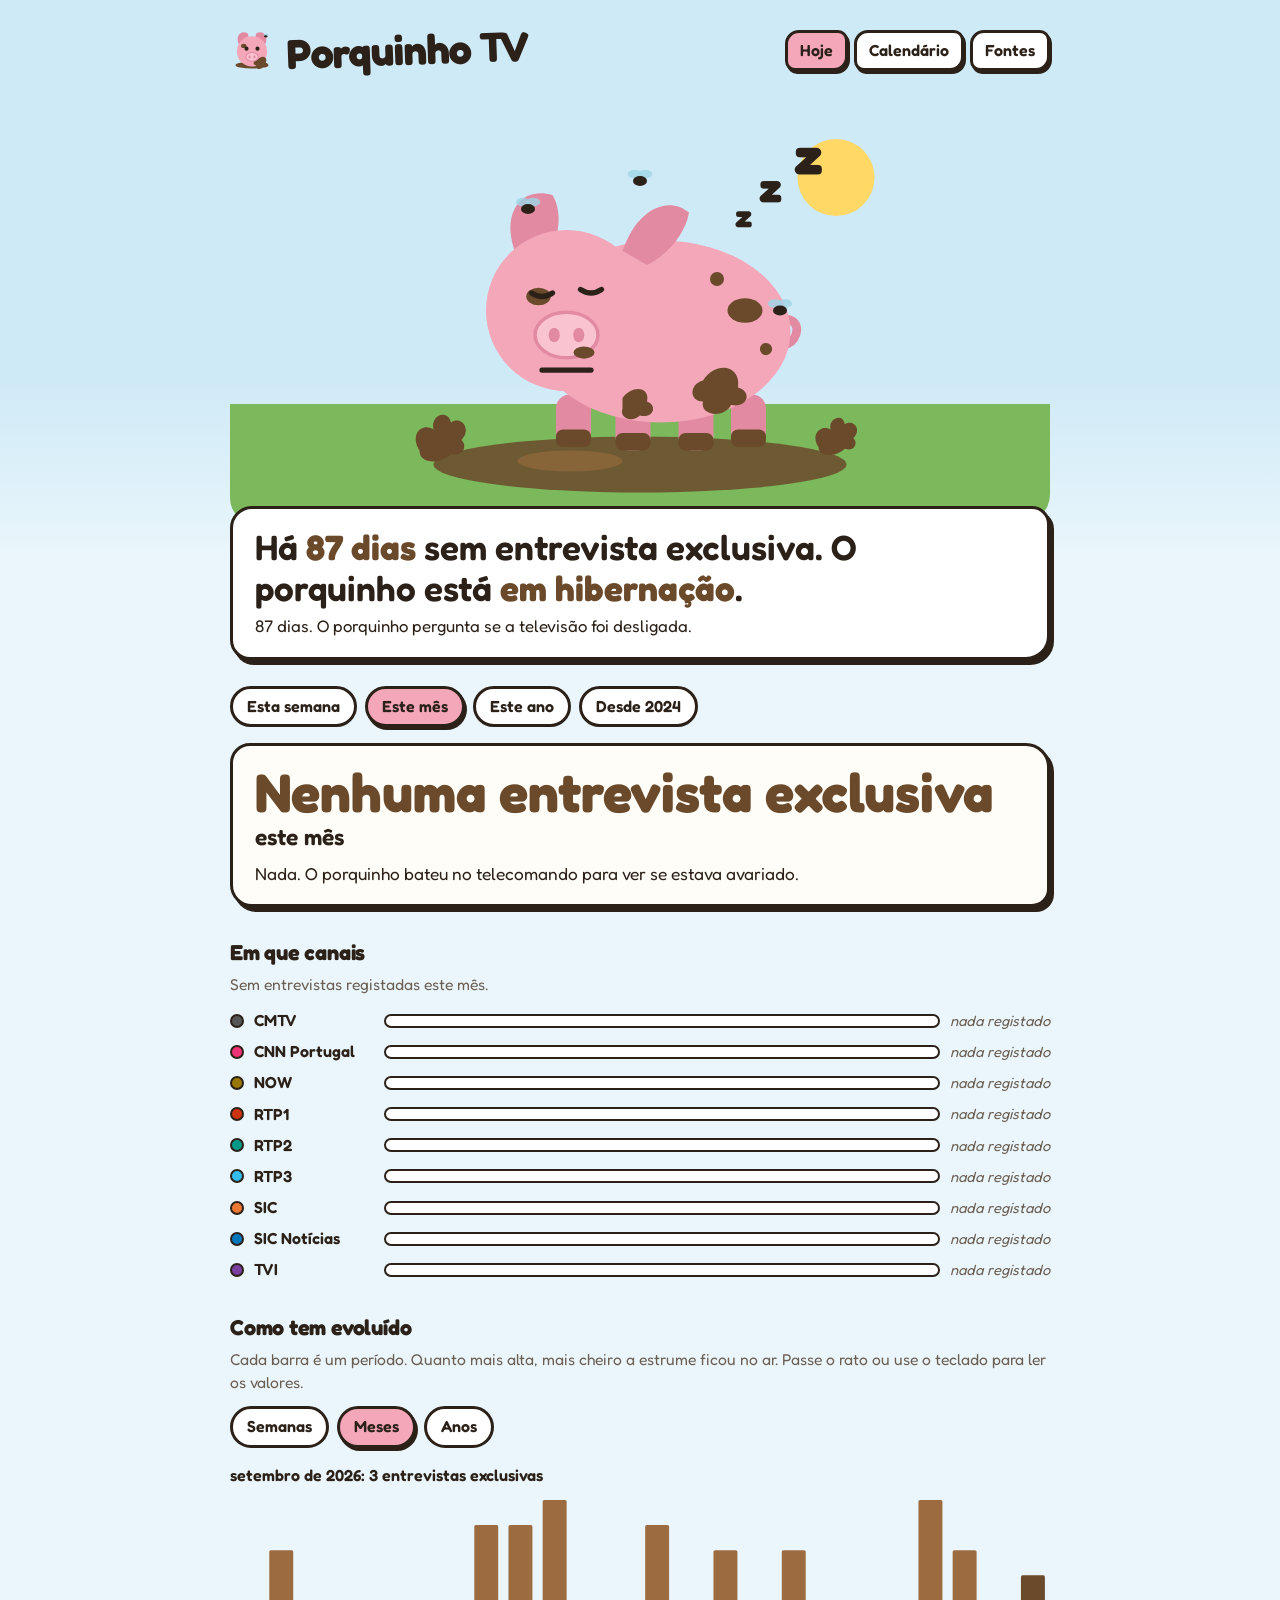
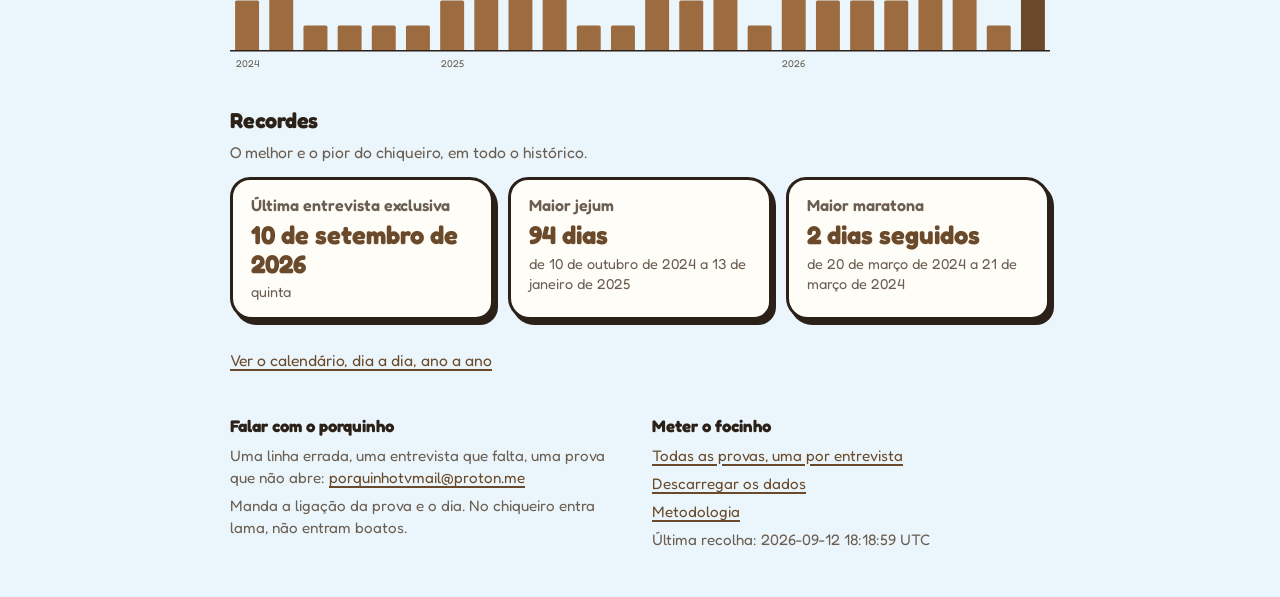
==== commit 6efa475c: "dados: recolha de 2026-09-12" ====
--- a/docs/index.html
+++ b/docs/index.html
@@ -19,7 +19,7 @@
 <meta name="twitter:description" content="Quantas entrevistas exclusivas deu André Ventura, líder do Chega, na televisão portuguesa. Contagem por canal, por mês e por ano, com prova pública em cada linha.">
 <meta name="twitter:image" content="https://porquinhotv.github.io/cartao.png">
 <link rel="alternate" type="application/json" title="Dados em JSON" href="dados/entrevistas.json">
-<script type="application/ld+json">{"@context":"https://schema.org","@graph":[{"@type":"WebSite","description":"Quantas entrevistas exclusivas deu André Ventura, líder do Chega, na televisão portuguesa. Contagem por canal, por mês e por ano, com prova pública em cada linha.","inLanguage":"pt-PT","name":"Porquinho TV","url":"https://porquinhotv.github.io/"},{"@type":"Dataset","about":{"@type":"Person","name":"André Ventura","sameAs":["https://www.wikidata.org/wiki/Q69935603","https://en.wikipedia.org/wiki/Andr%C3%A9_Ventura"]},"creativeWorkStatus":"Published","dateModified":"2026-09-12","description":"Contagem verificável das entrevistas exclusivas de André Ventura nos canais de televisão portugueses, desde o início de 2024. 65 entrevistas, cada uma com a ligação para a página do canal ou para a notícia que a prova.","distribution":{"@type":"DataDownload","contentUrl":"https://porquinhotv.github.io/dados/entrevistas.json","encodingFormat":"application/json"},"inLanguage":"pt-PT","isAccessibleForFree":true,"keywords":["André Ventura","Ventura","Chega","entrevista","entrevistas","entrevista exclusiva","televisão","televisão portuguesa","TV","RTP","SIC","TVI","CNN Portugal","CMTV","NOW","política portuguesa","tempo de antena","media"],"name":"Entrevistas exclusivas de André Ventura na televisão portuguesa","temporalCoverage":"2024-01-01/2026-09-10","url":"https://porquinhotv.github.io/","variableMeasured":"entrevistas exclusivas"}]}</script>
+<script type="application/ld+json">{"@context":"https://schema.org","@graph":[{"@type":"WebSite","description":"Quantas entrevistas exclusivas deu André Ventura, líder do Chega, na televisão portuguesa. Contagem por canal, por mês e por ano, com prova pública em cada linha.","inLanguage":"pt-PT","name":"Porquinho TV","url":"https://porquinhotv.github.io/"},{"@type":"Dataset","about":{"@type":"Person","name":"André Ventura","sameAs":["https://www.wikidata.org/wiki/Q69935603","https://en.wikipedia.org/wiki/Andr%C3%A9_Ventura"]},"creativeWorkStatus":"Published","dateModified":"2026-09-12","description":"Contagem verificável das entrevistas exclusivas de André Ventura nos canais de televisão portugueses, desde o início de 2024. 66 entrevistas, cada uma com a ligação para a página do canal ou para a notícia que a prova.","distribution":{"@type":"DataDownload","contentUrl":"https://porquinhotv.github.io/dados/entrevistas.json","encodingFormat":"application/json"},"inLanguage":"pt-PT","isAccessibleForFree":true,"keywords":["André Ventura","Ventura","Chega","entrevista","entrevistas","entrevista exclusiva","televisão","televisão portuguesa","TV","RTP","SIC","TVI","CNN Portugal","CMTV","NOW","política portuguesa","tempo de antena","media"],"name":"Entrevistas exclusivas de André Ventura na televisão portuguesa","temporalCoverage":"2024-01-01/2026-09-10","url":"https://porquinhotv.github.io/","variableMeasured":"entrevistas exclusivas"}]}</script>
 <!-- /seo:head -->
 <meta name="robots" content="index, follow">
 <link rel="icon" href="favicon.svg" type="image/svg+xml">
@@ -140,14 +140,14 @@
 <main id="painel" aria-live="polite">
 <!-- seo:corpo -->
 <section class="cartao">
-<h2>65 entrevistas exclusivas de André Ventura na televisão portuguesa, desde o início de 2024.</h2>
+<h2>66 entrevistas exclusivas de André Ventura na televisão portuguesa, desde o início de 2024.</h2>
 <p>Quantas entrevistas exclusivas deu André Ventura na televisão portuguesa? Esta é a contagem, canal a canal, com uma prova pública por entrevista.</p>
 <h3>Por canal</h3>
 <ul>
 <li>CNN Portugal: 17</li>
 <li>CMTV: 11</li>
+<li>SIC Notícias: 10</li>
 <li>NOW: 9</li>
-<li>SIC Notícias: 9</li>
 <li>RTP3: 7</li>
 <li>TVI: 6</li>
 <li>SIC: 4</li>
@@ -155,12 +155,12 @@
 </ul>
 <h3>Por ano</h3>
 <ul>
-<li>2024: 9</li>
+<li>2024: 10</li>
 <li>2025: 32</li>
 <li>2026: 24</li>
 </ul>
 <p>Última entrevista: 2026-09-10, NOW.</p>
-<p>Total: 65. <a href="fontes.html">Ver todas as entrevistas e as provas</a>. <a href="metodologia.html">Como isto é contado</a>.</p>
+<p>Total: 66. <a href="fontes.html">Ver todas as entrevistas e as provas</a>. <a href="metodologia.html">Como isto é contado</a>.</p>
 </section>
 <!-- /seo:corpo -->
 </main>
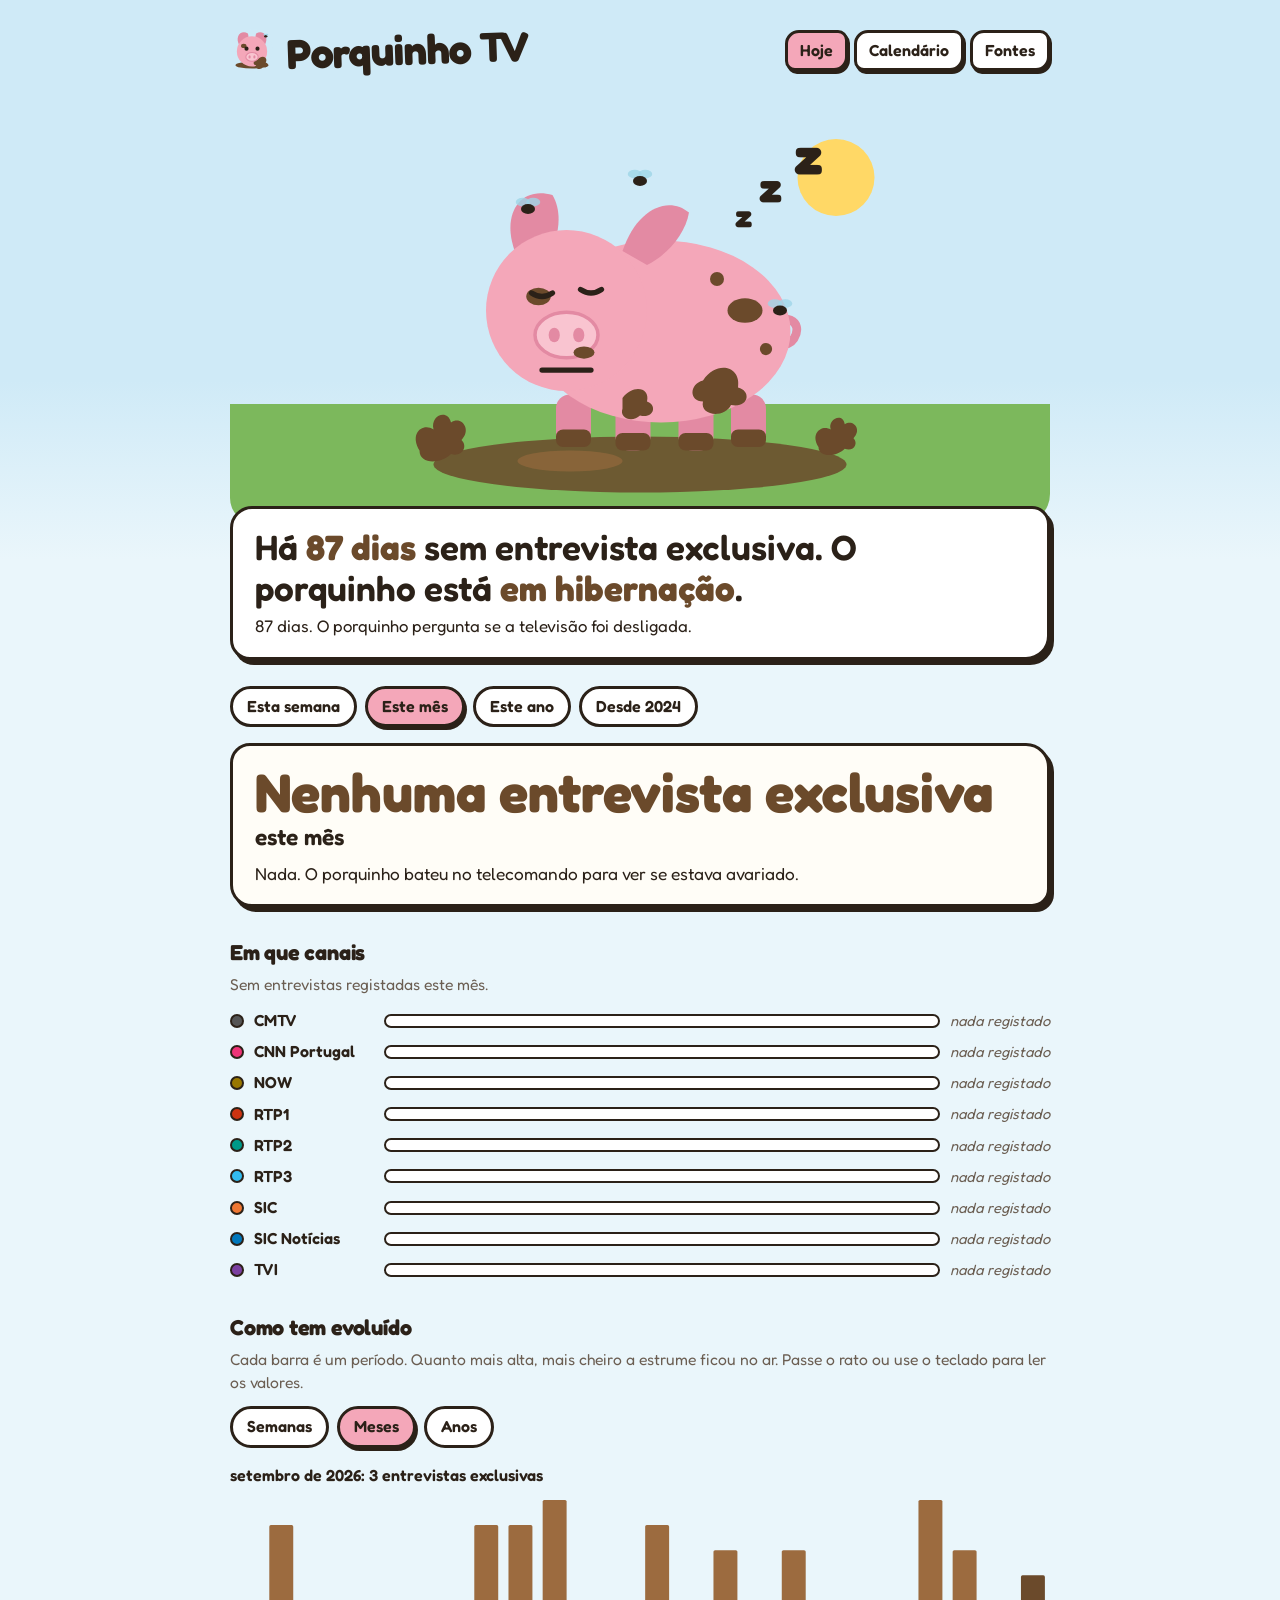
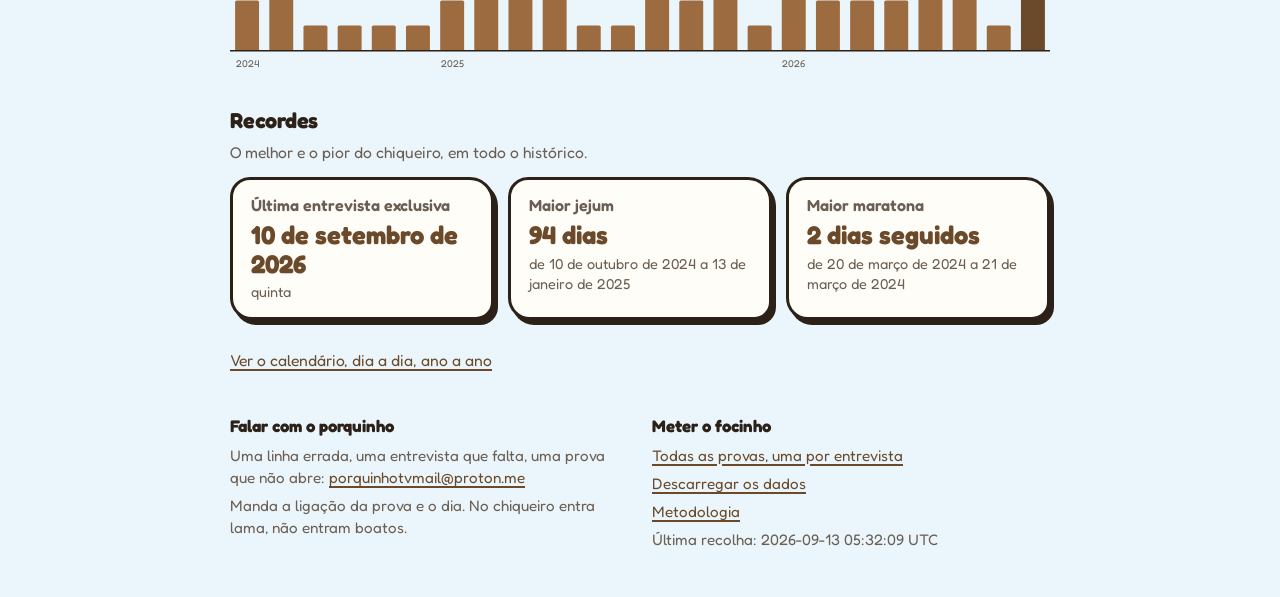
==== commit 8efb2661: "dados: recolha de 2026-09-13" ====
--- a/docs/index.html
+++ b/docs/index.html
@@ -19,7 +19,7 @@
 <meta name="twitter:description" content="Quantas entrevistas exclusivas deu André Ventura, líder do Chega, na televisão portuguesa. Contagem por canal, por mês e por ano, com prova pública em cada linha.">
 <meta name="twitter:image" content="https://porquinhotv.github.io/cartao.png">
 <link rel="alternate" type="application/json" title="Dados em JSON" href="dados/entrevistas.json">
-<script type="application/ld+json">{"@context":"https://schema.org","@graph":[{"@type":"WebSite","description":"Quantas entrevistas exclusivas deu André Ventura, líder do Chega, na televisão portuguesa. Contagem por canal, por mês e por ano, com prova pública em cada linha.","inLanguage":"pt-PT","name":"Porquinho TV","url":"https://porquinhotv.github.io/"},{"@type":"Dataset","about":{"@type":"Person","name":"André Ventura","sameAs":["https://www.wikidata.org/wiki/Q69935603","https://en.wikipedia.org/wiki/Andr%C3%A9_Ventura"]},"creativeWorkStatus":"Published","dateModified":"2026-09-12","description":"Contagem verificável das entrevistas exclusivas de André Ventura nos canais de televisão portugueses, desde o início de 2024. 66 entrevistas, cada uma com a ligação para a página do canal ou para a notícia que a prova.","distribution":{"@type":"DataDownload","contentUrl":"https://porquinhotv.github.io/dados/entrevistas.json","encodingFormat":"application/json"},"inLanguage":"pt-PT","isAccessibleForFree":true,"keywords":["André Ventura","Ventura","Chega","entrevista","entrevistas","entrevista exclusiva","televisão","televisão portuguesa","TV","RTP","SIC","TVI","CNN Portugal","CMTV","NOW","política portuguesa","tempo de antena","media"],"name":"Entrevistas exclusivas de André Ventura na televisão portuguesa","temporalCoverage":"2024-01-01/2026-09-10","url":"https://porquinhotv.github.io/","variableMeasured":"entrevistas exclusivas"}]}</script>
+<script type="application/ld+json">{"@context":"https://schema.org","@graph":[{"@type":"WebSite","description":"Quantas entrevistas exclusivas deu André Ventura, líder do Chega, na televisão portuguesa. Contagem por canal, por mês e por ano, com prova pública em cada linha.","inLanguage":"pt-PT","name":"Porquinho TV","url":"https://porquinhotv.github.io/"},{"@type":"Dataset","about":{"@type":"Person","name":"André Ventura","sameAs":["https://www.wikidata.org/wiki/Q69935603","https://en.wikipedia.org/wiki/Andr%C3%A9_Ventura"]},"creativeWorkStatus":"Published","dateModified":"2026-09-13","description":"Contagem verificável das entrevistas exclusivas de André Ventura nos canais de televisão portugueses, desde o início de 2024. 67 entrevistas, cada uma com a ligação para a página do canal ou para a notícia que a prova.","distribution":{"@type":"DataDownload","contentUrl":"https://porquinhotv.github.io/dados/entrevistas.json","encodingFormat":"application/json"},"inLanguage":"pt-PT","isAccessibleForFree":true,"keywords":["André Ventura","Ventura","Chega","entrevista","entrevistas","entrevista exclusiva","televisão","televisão portuguesa","TV","RTP","SIC","TVI","CNN Portugal","CMTV","NOW","política portuguesa","tempo de antena","media"],"name":"Entrevistas exclusivas de André Ventura na televisão portuguesa","temporalCoverage":"2024-01-01/2026-09-10","url":"https://porquinhotv.github.io/","variableMeasured":"entrevistas exclusivas"}]}</script>
 <!-- /seo:head -->
 <meta name="robots" content="index, follow">
 <link rel="icon" href="favicon.svg" type="image/svg+xml">
@@ -140,12 +140,12 @@
 <main id="painel" aria-live="polite">
 <!-- seo:corpo -->
 <section class="cartao">
-<h2>66 entrevistas exclusivas de André Ventura na televisão portuguesa, desde o início de 2024.</h2>
+<h2>67 entrevistas exclusivas de André Ventura na televisão portuguesa, desde o início de 2024.</h2>
 <p>Quantas entrevistas exclusivas deu André Ventura na televisão portuguesa? Esta é a contagem, canal a canal, com uma prova pública por entrevista.</p>
 <h3>Por canal</h3>
 <ul>
 <li>CNN Portugal: 17</li>
-<li>CMTV: 11</li>
+<li>CMTV: 12</li>
 <li>SIC Notícias: 10</li>
 <li>NOW: 9</li>
 <li>RTP3: 7</li>
@@ -155,12 +155,12 @@
 </ul>
 <h3>Por ano</h3>
 <ul>
-<li>2024: 10</li>
+<li>2024: 11</li>
 <li>2025: 32</li>
 <li>2026: 24</li>
 </ul>
 <p>Última entrevista: 2026-09-10, NOW.</p>
-<p>Total: 66. <a href="fontes.html">Ver todas as entrevistas e as provas</a>. <a href="metodologia.html">Como isto é contado</a>.</p>
+<p>Total: 67. <a href="fontes.html">Ver todas as entrevistas e as provas</a>. <a href="metodologia.html">Como isto é contado</a>.</p>
 </section>
 <!-- /seo:corpo -->
 </main>
